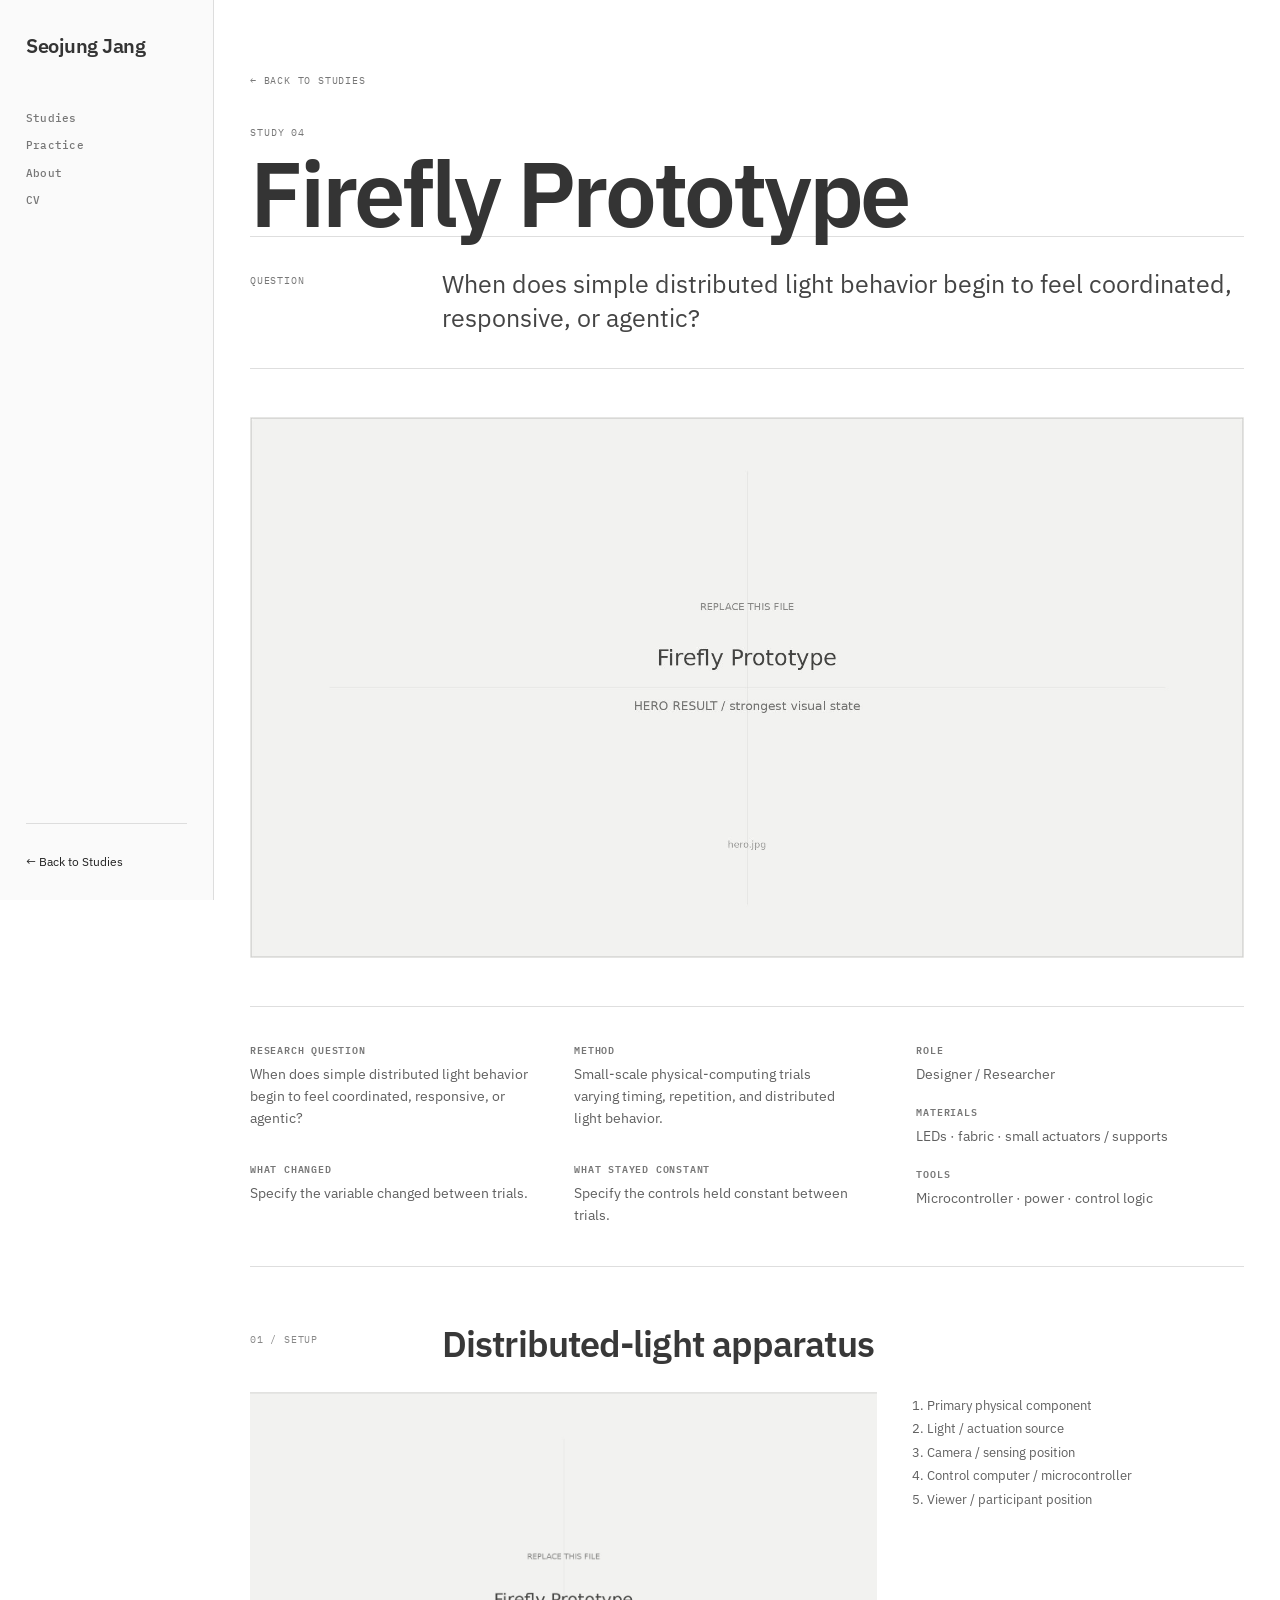
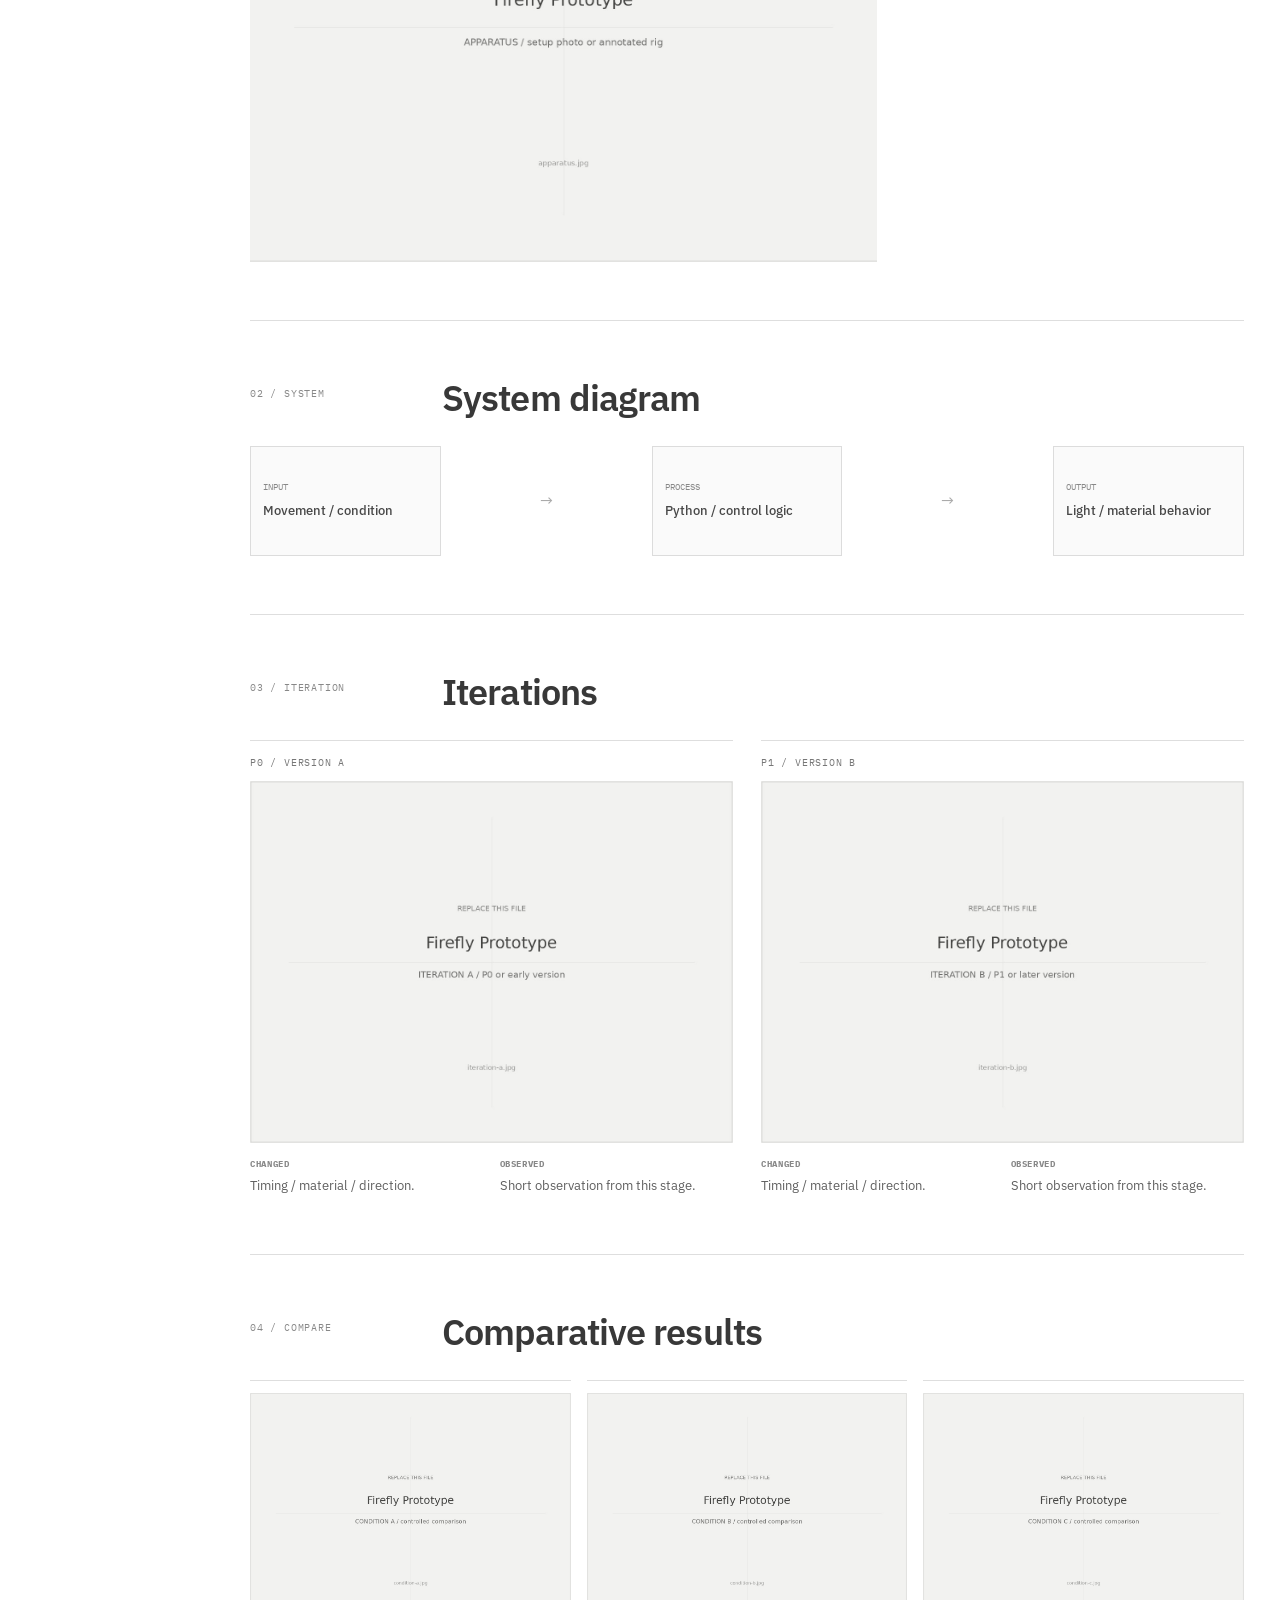
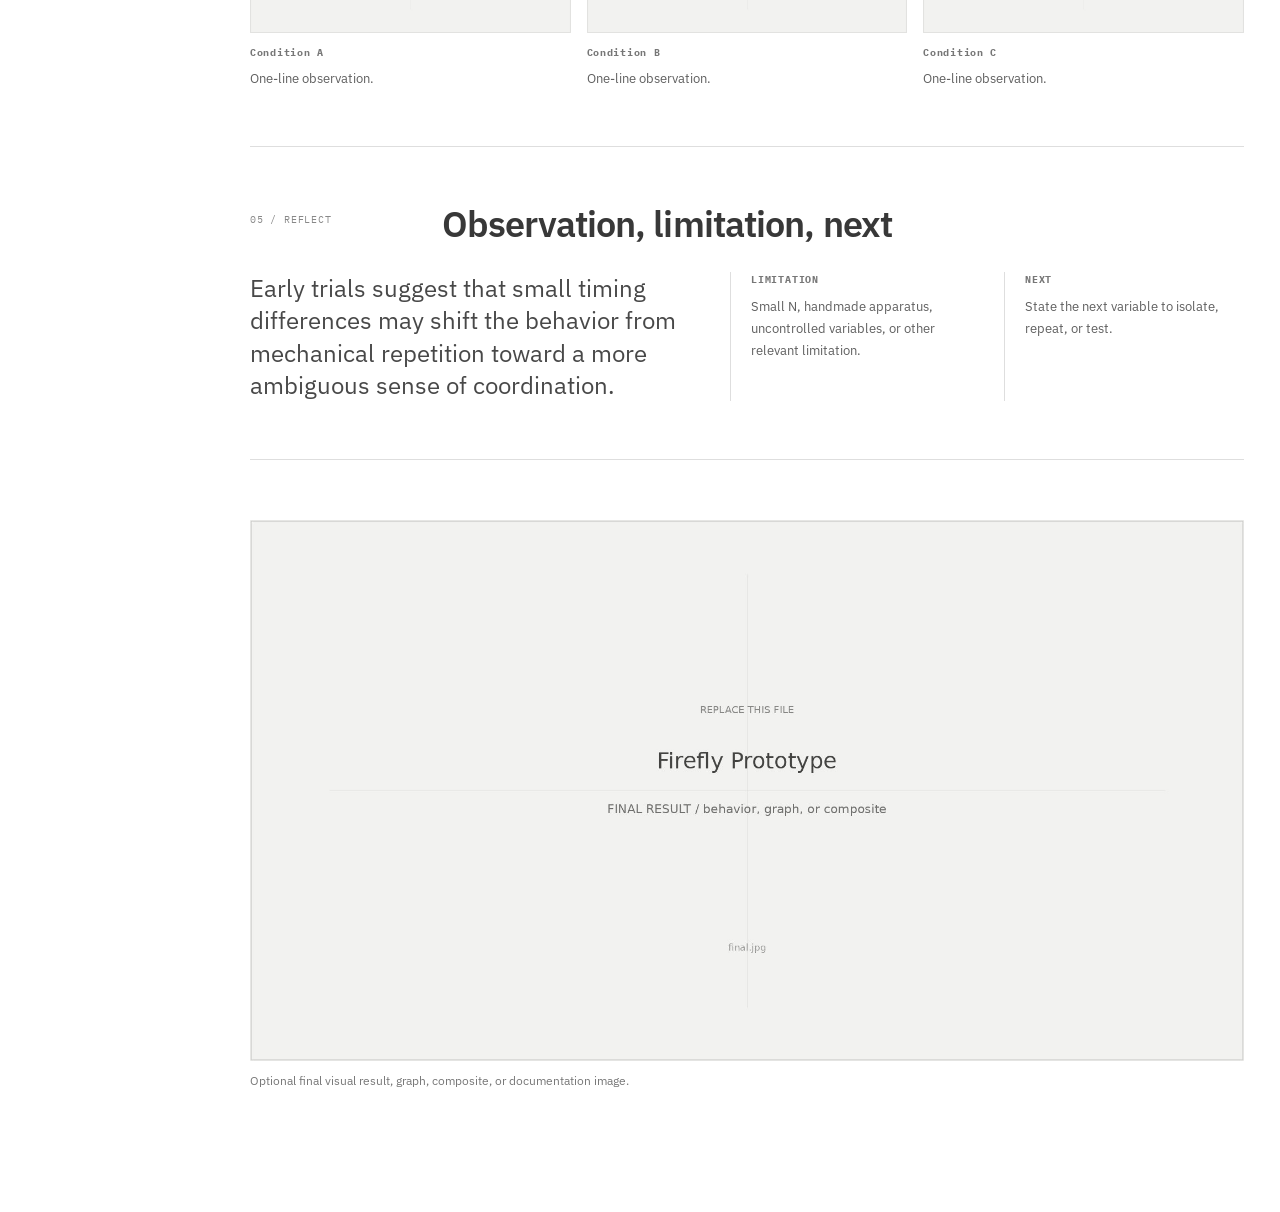
==== experiments/firefly.html @ 1b9c9105 "Add portfolio website" ====
<!doctype html>
<html lang="en">
<head>
<script defer src="https://cloud.umami.is/script.js" data-website-id="86ff5649-3eeb-48d3-a692-5103a8b1503a"></script>
<meta charset="utf-8">
<meta name="viewport" content="width=device-width,initial-scale=1">
<title>Firefly Prototype — Seojung Jang</title>
<link rel="preconnect" href="https://fonts.googleapis.com">
<link rel="preconnect" href="https://fonts.gstatic.com" crossorigin>
<link href="https://fonts.googleapis.com/css2?family=IBM+Plex+Mono:wght@400;500;600&family=IBM+Plex+Sans:wght@400;500;600&display=swap" rel="stylesheet">
<link rel="stylesheet" href="../style.css">
</head>
<body>

<aside class="rail"><div class="rail-inner"><a class="rail-name" href="../index.html#top">Seojung Jang</a><nav class="rail-nav" aria-label="Primary"><a href="../index.html#studies">Studies</a><a href="../index.html#practice">Practice</a><a href="../index.html#about">About</a><a href="../index.html#cv">CV</a></nav><div class="rail-footer"><a href="../index.html#studies">← Back to Studies</a></div></div></aside>

<div class="case-shell"><article class="case-page">

<a class="case-back" href="../index.html#studies">← Back to Studies</a>
<div class="case-kicker">Study 04</div>
<h1 class="case-title">Firefly Prototype</h1>

<div class="experiment-question-band">
  <div class="label">Question</div>
  <p>When does simple distributed light behavior begin to feel coordinated, responsive, or agentic?</p>
</div>

<img class="case-hero image-slot" src="../images/studies/05-firefly/hero.jpg" alt="">

<section class="case-meta">
  <div class="case-meta-main">
    <div class="case-unit"><h3>Research Question</h3><p>When does simple distributed light behavior begin to feel coordinated, responsive, or agentic?</p></div>
    <div class="case-unit"><h3>Method</h3><p>Small-scale physical-computing trials varying timing, repetition, and distributed light behavior.</p></div>
    <div class="case-unit"><h3>What changed</h3><p>Specify the variable changed between trials.</p></div>
    <div class="case-unit"><h3>What stayed constant</h3><p>Specify the controls held constant between trials.</p></div>
  </div>
  <aside class="case-meta-side">
    <div class="case-side-unit"><h3>Role</h3><p>Designer / Researcher</p></div>
    <div class="case-side-unit"><h3>Materials</h3><p>LEDs · fabric · small actuators / supports</p></div>
    <div class="case-side-unit"><h3>Tools</h3><p>Microcontroller · power · control logic</p></div>
  </aside>
</section>

<section class="experiment-section">
  <div class="experiment-heading">
    <div class="num">01 / Setup</div>
    <h2>Distributed-light apparatus</h2>
  </div>
  <div class="apparatus-grid">
    <img class="apparatus-image image-slot" src="../images/studies/05-firefly/apparatus.jpg" alt="">
    <div class="apparatus-list">
      <ol><li>Primary physical component</li><li>Light / actuation source</li><li>Camera / sensing position</li><li>Control computer / microcontroller</li><li>Viewer / participant position</li></ol>
    </div>
  </div>
</section>

<section class="experiment-section">
  <div class="experiment-heading">
    <div class="num">02 / System</div>
    <h2>System diagram</h2>
  </div>
  <div class="system-diagram">
    <div class="system-node"><div class="node-label">Input</div><strong>Movement / condition</strong></div>
    <div class="system-arrow">→</div>
    <div class="system-node"><div class="node-label">Process</div><strong>Python / control logic</strong></div>
    <div class="system-arrow">→</div>
    <div class="system-node"><div class="node-label">Output</div><strong>Light / material behavior</strong></div>
  </div>
</section>

<section class="experiment-section">
  <div class="experiment-heading">
    <div class="num">03 / Iteration</div>
    <h2>Iterations</h2>
  </div>
  <div class="iteration-grid">
    <article class="iteration-card">
      <div class="iteration-label">P0 / VERSION A</div>
      <img class="iteration-image image-slot" src="../images/studies/05-firefly/iteration-a.jpg" alt="">
      <div class="iteration-meta">
        <div><h3>Changed</h3><p>Timing / material / direction.</p></div>
        <div><h3>Observed</h3><p>Short observation from this stage.</p></div>
      </div>
    </article>
    <article class="iteration-card">
      <div class="iteration-label">P1 / VERSION B</div>
      <img class="iteration-image image-slot" src="../images/studies/05-firefly/iteration-b.jpg" alt="">
      <div class="iteration-meta">
        <div><h3>Changed</h3><p>Timing / material / direction.</p></div>
        <div><h3>Observed</h3><p>Short observation from this stage.</p></div>
      </div>
    </article>
  </div>
</section>

<section class="experiment-section">
  <div class="experiment-heading">
    <div class="num">04 / Compare</div>
    <h2>Comparative results</h2>
  </div>
  <div class="comparison-grid">
    <article class="comparison-item"><img class="comparison-image image-slot" src="../images/studies/05-firefly/condition-a.jpg" alt="Condition A"><h3>Condition A</h3><p>One-line observation.</p></article>
    <article class="comparison-item"><img class="comparison-image image-slot" src="../images/studies/05-firefly/condition-b.jpg" alt="Condition B"><h3>Condition B</h3><p>One-line observation.</p></article>
    <article class="comparison-item"><img class="comparison-image image-slot" src="../images/studies/05-firefly/condition-c.jpg" alt="Condition C"><h3>Condition C</h3><p>One-line observation.</p></article>
  </div>
</section>

<section class="experiment-section">
  <div class="experiment-heading">
    <div class="num">05 / Reflect</div>
    <h2>Observation, limitation, next</h2>
  </div>
  <div class="observation-grid">
    <div class="observation-main">Early trials suggest that small timing differences may shift the behavior from mechanical repetition toward a more ambiguous sense of coordination.</div>
    <aside class="observation-side"><h3>Limitation</h3><p>Small N, handmade apparatus, uncontrolled variables, or other relevant limitation.</p></aside>
    <aside class="observation-side"><h3>Next</h3><p>State the next variable to isolate, repeat, or test.</p></aside>
  </div>
</section>

<section class="case-final">
  <img class="case-final-image image-slot" src="../images/studies/05-firefly/final.jpg" alt="">
  <p class="case-caption">Optional final visual result, graph, composite, or documentation image.</p>
</section>

</article></div>
</body></html>
---- style.css ----
:root{
  --paper:#f7f5f1;
  --rail:#f1efeb;
  --ink:#24221f;
  --body:#68635d;
  --muted:#8a847d;
  --line:#d8d4ce;
  --soft:#ebe8e3;
  --accent:#5f5a55;
  --rail-width:214px;
}

*{box-sizing:border-box}
html{scroll-behavior:smooth}
body{
  margin:0;
  background:var(--paper);
  color:var(--body);
  font-family:"Inter",-apple-system,BlinkMacSystemFont,"Segoe UI",sans-serif;
  font-size:16px;
  line-height:1.6;
}
a{color:inherit;text-decoration:none}
img{max-width:100%;display:block}

.rail{
  position:fixed;
  inset:0 auto 0 0;
  width:var(--rail-width);
  background:var(--rail);
  border-right:1px solid var(--line);
  z-index:20;
}
.rail-inner{
  height:100%;
  padding:30px 26px 26px;
  display:flex;
  flex-direction:column;
}
.rail-name{
  color:var(--ink);
  font-family:"Space Grotesk",sans-serif;
  font-size:25px;
  font-weight:600;
  letter-spacing:-.01em;
  margin-bottom:48px;
}
.rail-nav{
  display:flex;
  flex-direction:column;
  gap:10px;
}
.rail-nav a{
  width:max-content;
  color:#7d7770;
  font-size:12.5px;
  font-weight:500;
  letter-spacing:.01em;
}
.rail-nav a:hover{color:var(--ink)}
.rail-footer{
  margin-top:auto;
  padding-top:24px;
  border-top:1px solid var(--line);
}
.rail-footer a{
  font-size:11.5px;
  color:var(--muted);
}

.site{
  margin-left:var(--rail-width);
  min-height:100vh;
}
.section{
  width:min(1180px, calc(100vw - var(--rail-width) - 72px));
  margin:0 auto;
  padding:92px 0 104px;
  border-bottom:1px solid var(--line);
}
.hero{
  min-height:88vh;
  display:flex;
  flex-direction:column;
  justify-content:center;
}
.eyebrow,.kicker{
  font-size:11px;
  line-height:1.3;
  font-weight:600;
  letter-spacing:.12em;
  text-transform:uppercase;
  color:var(--muted);
}
.hero h1,
.section h2,
.feature h3,
.technical-item h3,
.recognition-copy h3{
  font-family:"Space Grotesk",sans-serif;
  color:var(--ink);
  font-weight:600;
  letter-spacing:-.025em;
}
.hero h1{
  font-size:clamp(72px,9vw,132px);
  line-height:.9;
  margin:18px 0 28px;
}
.hero-deck{
  max-width:760px;
  font-size:23px;
  line-height:1.45;
  color:#4d4944;
  margin:0 0 34px;
}
.hero-meta{
  display:flex;
  gap:28px;
  font-size:12px;
  color:var(--muted);
}

.section-heading{
  display:grid;
  grid-template-columns:48px minmax(0,1fr) minmax(260px,380px);
  gap:18px;
  align-items:end;
  margin-bottom:46px;
}
.section-index{
  font-size:11px;
  color:var(--muted);
  padding-bottom:9px;
}
.section-heading h2{
  margin:0;
  font-size:56px;
  line-height:.95;
}
.section-heading p{
  margin:0;
  font-size:13.5px;
  line-height:1.6;
  color:var(--muted);
}

.feature-list{
  display:flex;
  flex-direction:column;
  gap:72px;
}
.feature{
  display:block;
}
.feature-image{
  width:100%;
  aspect-ratio:16/8.6;
}
.feature-caption{
  display:grid;
  grid-template-columns:minmax(0,1fr) minmax(260px,390px);
  gap:28px;
  padding:19px 0 0;
}
.feature h3{
  margin:4px 0 0;
  font-size:42px;
  line-height:1;
}
.feature-caption p{
  margin:1px 0 0;
  font-size:13px;
  line-height:1.55;
  color:var(--muted);
}
.feature:hover h3{font-style:italic}

.placeholder{
  background:var(--soft);
  border:1px solid var(--line);
  color:#9a948d;
  display:flex;
  align-items:center;
  justify-content:center;
  text-align:center;
  font-size:11px;
  font-weight:600;
  letter-spacing:.10em;
}

.technical-grid{
  display:grid;
  grid-template-columns:repeat(2,minmax(0,1fr));
  gap:48px 34px;
}
.technical-media{
  aspect-ratio:4/3;
  margin-bottom:14px;
}
.technical-item h3{
  font-size:30px;
  line-height:1;
  margin:0 0 4px;
}
.technical-item .role{
  font-size:11px;
  letter-spacing:.08em;
  text-transform:uppercase;
  color:var(--muted);
  margin:0 0 6px;
}
.technical-item p:last-child{
  font-size:12.5px;
  color:var(--muted);
  margin:0;
}

.recognition-list{
  display:flex;
  flex-direction:column;
  gap:38px;
}
.recognition-row{
  display:grid;
  grid-template-columns:1.05fr .95fr;
  gap:44px;
  align-items:center;
}
.recognition-row.reverse .recognition-media{order:2}
.recognition-row.reverse .recognition-copy{order:1}
.recognition-media{
  height:290px;
}
.recognition-copy h3{
  font-size:40px;
  line-height:1;
  margin:6px 0 12px;
}
.recognition-copy p{
  max-width:360px;
  font-size:13px;
  color:var(--muted);
  margin:0;
}

.sketch-grid{
  display:grid;
  grid-template-columns:repeat(12,1fr);
  grid-auto-rows:120px;
  gap:16px;
}
.sketch{grid-column:span 4;grid-row:span 2}
.sketch-wide{grid-column:span 8}
.sketch-tall{grid-row:span 3}

.cv-section{
  min-height:58vh;
}
.cv-copy{
  max-width:600px;
  font-size:18px;
}
.text-link{
  display:inline-block;
  margin-top:14px;
  padding-bottom:2px;
  border-bottom:1px solid var(--ink);
  color:var(--ink);
  font-size:13px;
}

/* DETAIL PAGES */
.detail-shell{
  margin-left:var(--rail-width);
}
.detail-page{
  width:min(1320px, calc(100vw - var(--rail-width) - 72px));
  margin:0 auto;
  padding:66px 0 100px;
}
.detail-head{
  display:grid;
  grid-template-columns:1fr minmax(280px,420px);
  gap:40px;
  align-items:end;
  margin-bottom:30px;
}
.detail-index{
  font-size:11px;
  font-weight:600;
  letter-spacing:.12em;
  text-transform:uppercase;
  color:var(--muted);
  margin-bottom:8px;
}
.detail-title{
  margin:0;
  color:var(--ink);
  font-family:"Space Grotesk",sans-serif;
  font-size:clamp(58px,7.6vw,108px);
  line-height:.9;
  font-weight:600;
  letter-spacing:-.035em;
}
.detail-deck{
  margin:0;
  font-size:15px;
  line-height:1.65;
  color:var(--muted);
}
.detail-hero{
  width:100%;
  aspect-ratio:16/8.8;
  margin:34px 0 46px;
}
.detail-info{
  display:grid;
  grid-template-columns:1.45fr .65fr;
  gap:64px;
  padding:34px 0 40px;
  border-top:1px solid var(--line);
  border-bottom:1px solid var(--line);
}
.info-block{
  display:grid;
  grid-template-columns:repeat(2,minmax(0,1fr));
  gap:28px 36px;
}
.info-unit h3,.meta-unit h3{
  margin:0 0 7px;
  color:var(--ink);
  font-size:11px;
  font-weight:600;
  letter-spacing:.1em;
  text-transform:uppercase;
}
.info-unit p,.meta-unit p{
  margin:0;
  font-size:13.5px;
  color:var(--body);
}
.meta-stack{
  display:flex;
  flex-direction:column;
  gap:18px;
}
.story-stack{
  margin-top:18px;
}
.story-row{
  display:grid;
  grid-template-columns:1.25fr .75fr;
  gap:54px;
  align-items:center;
  padding:56px 0;
  border-bottom:1px solid var(--line);
}
.story-row.reverse{
  grid-template-columns:.75fr 1.25fr;
}
.story-row.reverse .story-media{order:2}
.story-row.reverse .story-copy{order:1}
.story-media{
  aspect-ratio:4/3;
}
.story-copy .kicker{margin-bottom:10px}
.story-copy h2{
  margin:0 0 14px;
  color:var(--ink);
  font-family:"Space Grotesk",sans-serif;
  font-size:44px;
  line-height:1;
  font-weight:600;
  letter-spacing:-.02em;
}
.story-copy p{
  margin:0;
  font-size:14px;
  line-height:1.7;
  color:var(--muted);
}
.detail-final{
  padding-top:58px;
}
.detail-final-media{
  aspect-ratio:16/8.8;
}
.detail-caption{
  width:min(620px,100%);
  font-size:12px;
  color:var(--muted);
  margin-top:10px;
}

@media(max-width:980px){
  :root{--rail-width:0px}
  .rail{
    position:static;
    width:auto;
    border-right:0;
    border-bottom:1px solid var(--line);
  }
  .rail-inner{
    height:auto;
    padding:18px 20px;
  }
  .rail-name{margin:0 0 14px}
  .rail-nav{
    flex-direction:row;
    flex-wrap:wrap;
    gap:8px 16px;
  }
  .rail-footer{display:none}
  .site,.detail-shell{margin-left:0}
  .section,.detail-page{
    width:calc(100vw - 36px);
    padding-left:0;
    padding-right:0;
  }
  .section-heading{
    grid-template-columns:32px 1fr;
  }
  .section-heading p{
    grid-column:2;
  }
  .feature-caption{
    grid-template-columns:1fr;
  }
  .technical-grid{
    grid-template-columns:1fr;
  }
  .recognition-row,.recognition-row.reverse{
    grid-template-columns:1fr;
    gap:16px;
  }
  .recognition-row.reverse .recognition-media,
  .recognition-row.reverse .recognition-copy{
    order:initial;
  }
  .recognition-media{height:auto;aspect-ratio:16/9}
  .detail-head{
    grid-template-columns:1fr;
  }
  .detail-info{
    grid-template-columns:1fr;
  }
  .story-row,.story-row.reverse{
    grid-template-columns:1fr;
    gap:22px;
  }
  .story-row.reverse .story-media,
  .story-row.reverse .story-copy{order:initial}
}


/* ============================================================
   V11 RESEARCH EDITORIAL SYSTEM
   Warm paper + technical / research typography
   Space Grotesk = display
   Inter = body
   IBM Plex Mono = metadata / system labels
   ============================================================ */

:root{
  --paper:#f7f5f1;
  --rail:#f1efeb;
  --ink:#242424;
  --body:#625f5b;
  --muted:#89837c;
  --line:#d6d1cb;
  --soft:#ebe7e1;
  --accent:#55514d;
}

body{
  font-family:"Inter",-apple-system,BlinkMacSystemFont,"Segoe UI",sans-serif;
  color:var(--body);
  background:var(--paper);
}

.mono,
.meta-label,
.detail-index,
.kicker,
.eyebrow{
  font-family:"IBM Plex Mono",monospace !important;
  letter-spacing:.08em;
}

.rail-name,
.hero h1,
.section h2,
.feature h3,
.technical-item h3,
.recognition-copy h3,
.detail-title,
.story-copy h2{
  font-family:"Space Grotesk",sans-serif !important;
  letter-spacing:-.035em;
}

.rail-name{
  font-size:21px;
  font-weight:600;
  letter-spacing:-.02em;
}

.rail-nav a{
  font-family:"IBM Plex Mono",monospace;
  font-size:11px;
  letter-spacing:.02em;
}

.hero{
  min-height:88vh;
}

.hero-grid{
  display:grid;
  grid-template-columns:minmax(0,1.45fr) minmax(260px,.55fr);
  gap:64px;
  align-items:end;
}

.hero h1{
  font-size:clamp(72px,8.4vw,120px);
  line-height:.92;
  font-weight:500;
  margin:14px 0 10px;
  text-transform:none;
}

.hero-role{
  font-family:"IBM Plex Mono",monospace;
  font-size:13px;
  color:var(--muted);
  margin:0 0 36px;
}

.hero-question{
  max-width:820px;
  margin:0;
  color:var(--ink);
  font-size:clamp(28px,3.2vw,46px);
  line-height:1.16;
  font-family:"Space Grotesk",sans-serif;
  font-weight:400;
  letter-spacing:-.035em;
}

.hero-research{
  border-left:1px solid var(--line);
  padding-left:24px;
  display:flex;
  flex-direction:column;
  gap:28px;
}

.meta-block p{
  margin:4px 0 0;
  font-size:13px;
  color:var(--body);
}

.meta-label{
  display:block;
  font-size:10px;
  line-height:1.3;
  font-weight:600;
  color:var(--muted);
  text-transform:uppercase;
}

.section-heading{
  grid-template-columns:48px minmax(0,1fr) minmax(260px,380px);
}

.section-heading h2{
  font-size:52px;
  font-weight:500;
  letter-spacing:-.04em;
}

.section-index{
  font-family:"IBM Plex Mono",monospace;
  font-size:10px;
}

.feature-caption{
  grid-template-columns:minmax(0,.7fr) minmax(420px,1.3fr);
  gap:40px;
  align-items:start;
}

.feature h3{
  font-size:38px;
  font-weight:500;
}

.feature-meta{
  display:flex;
  flex-direction:column;
  gap:8px;
  padding-top:2px;
}

.feature-meta > div{
  display:grid;
  grid-template-columns:72px minmax(0,1fr);
  gap:14px;
  align-items:start;
  font-size:12.5px;
  line-height:1.45;
  color:var(--muted);
}

.feature-meta .meta-label{
  margin-top:1px;
}

.technical-item .role,
.recognition-copy .kicker,
.story-copy .kicker{
  font-family:"IBM Plex Mono",monospace !important;
  letter-spacing:.06em;
}

.placeholder{
  background:#ece8e2;
  border:1px solid var(--line);
}

.detail-head{
  grid-template-columns:1.15fr minmax(340px,.85fr);
}

.detail-title{
  font-size:clamp(58px,6.8vw,98px);
  font-weight:500;
}

.detail-deck{
  font-size:14px;
}

.detail-info{
  grid-template-columns:1.5fr .6fr;
}

.info-unit h3,
.meta-unit h3{
  font-family:"IBM Plex Mono",monospace;
  letter-spacing:.07em;
}

.story-copy h2{
  font-weight:500;
  letter-spacing:-.035em;
}

@media(max-width:980px){
  .hero-grid{
    grid-template-columns:1fr;
    gap:36px;
  }

  .hero-research{
    border-left:0;
    border-top:1px solid var(--line);
    padding-left:0;
    padding-top:22px;
    display:grid;
    grid-template-columns:repeat(2,minmax(0,1fr));
  }

  .feature-caption{
    grid-template-columns:1fr;
  }

  .feature-meta > div{
    grid-template-columns:68px 1fr;
  }
}


/* ============================================================
   V12 — SAGE / LAB EDITORIAL
   More legible, less "cute", slightly more research-lab.
   IBM Plex Sans + IBM Plex Mono.
   ============================================================ */

:root{
  --paper:#f5f4ef;
  --rail:#e8ebe5;
  --ink:#232724;
  --body:#5f645f;
  --muted:#7f857f;
  --line:#cfd4cd;
  --soft:#e9ece6;
  --accent:#667066;
}

body{
  background:var(--paper) !important;
  color:var(--body) !important;
  font-family:"IBM Plex Sans",-apple-system,BlinkMacSystemFont,"Segoe UI",sans-serif !important;
}

.rail{
  background:var(--rail) !important;
  border-right:1px solid var(--line) !important;
}

.rail-name,
.hero h1,
.section h2,
.feature h3,
.technical-item h3,
.recognition-copy h3,
.detail-title,
.story-copy h2,
.hero-question{
  font-family:"IBM Plex Sans",sans-serif !important;
  color:var(--ink) !important;
  letter-spacing:-.025em !important;
}

.rail-name{
  font-size:20px !important;
  font-weight:600 !important;
}

.hero h1{
  font-weight:600 !important;
  font-size:clamp(68px,7.6vw,108px) !important;
  line-height:.95 !important;
}

.hero-question{
  font-weight:500 !important;
  max-width:780px !important;
  font-size:clamp(26px,2.8vw,40px) !important;
  line-height:1.18 !important;
}

.section-heading h2{
  font-size:48px !important;
  font-weight:600 !important;
}

.feature h3{
  font-size:34px !important;
  font-weight:600 !important;
}

.detail-title{
  font-weight:600 !important;
}

.story-copy h2{
  font-weight:600 !important;
}

.mono,
.meta-label,
.detail-index,
.kicker,
.eyebrow,
.rail-nav a,
.technical-item .role,
.recognition-copy .kicker,
.story-copy .kicker,
.info-unit h3,
.meta-unit h3{
  font-family:"IBM Plex Mono",monospace !important;
}

.rail-nav a{
  font-size:10.8px !important;
  color:#70766f !important;
}

.rail-nav a:hover{
  color:var(--ink) !important;
}

a{
  color:var(--accent) !important;
}

a:hover{
  color:var(--ink) !important;
}

.placeholder{
  background:var(--soft) !important;
  border-color:var(--line) !important;
  color:#939a92 !important;
}

/* --- project metadata: clearly pushed right --- */

.feature-caption{
  display:grid !important;
  grid-template-columns:minmax(240px,.62fr) minmax(520px,1.38fr) !important;
  gap:76px !important;
  padding-top:20px !important;
  align-items:start !important;
}

.feature-meta{
  margin-left:auto !important;
  width:min(100%,620px) !important;
  padding-left:34px !important;
  border-left:1px solid var(--line) !important;
  gap:10px !important;
}

.feature-meta > div{
  display:grid !important;
  grid-template-columns:86px minmax(0,1fr) !important;
  gap:18px !important;
  font-size:13.5px !important;
  line-height:1.5 !important;
  color:#656b65 !important;
}

.feature-meta .meta-label{
  font-size:10px !important;
  font-weight:600 !important;
  color:#7e857e !important;
}

.feature-caption .kicker{
  color:#818781 !important;
}

/* clearer body / meta hierarchy */
.section-heading p,
.feature-meta,
.technical-item p:last-child,
.recognition-copy p,
.detail-deck,
.story-copy p{
  color:#6b716b !important;
}

.meta-block p,
.info-unit p,
.meta-unit p{
  color:#5f645f !important;
}

/* slightly more technical grid feel */
.section,
.detail-info,
.story-row,
.feature,
.recognition-row{
  border-color:var(--line) !important;
}

@media(max-width:980px){
  .feature-caption{
    grid-template-columns:1fr !important;
    gap:18px !important;
  }

  .feature-meta{
    margin-left:0 !important;
    width:100% !important;
    padding-left:0 !important;
    padding-top:16px !important;
    border-left:0 !important;
    border-top:1px solid var(--line) !important;
  }
}


/* ============================================================
   V12.1 — NEUTRAL PAPER + TINY SAGE ACCENT
   The overall page is neutral so artwork colors stay unaffected.
   Sage is used only for subtle technical accents.
   ============================================================ */

:root{
  --paper-neutral:#f7f6f3;
  --rail-neutral:#ecece8;
  --ink-neutral:#242424;
  --body-neutral:#66635f;
  --muted-neutral:#88837d;
  --line-neutral:#d8d6d1;
  --soft-neutral:#eeece8;

  --sage-accent:#6f786f;
  --sage-accent-soft:#9aa29a;
}

body{
  background:var(--paper-neutral) !important;
  color:var(--body-neutral) !important;
}

.rail{
  background:var(--rail-neutral) !important;
  border-right-color:var(--line-neutral) !important;
}

.rail-name,
.hero h1,
.section h2,
.feature h3,
.technical-item h3,
.recognition-copy h3,
.detail-title,
.story-copy h2,
.hero-question{
  color:var(--ink-neutral) !important;
}

.rail-nav a{
  color:#76726d !important;
}

.rail-nav a:hover{
  color:var(--ink-neutral) !important;
}

a{
  color:var(--ink-neutral) !important;
}

a:hover{
  color:var(--sage-accent) !important;
}

.placeholder{
  background:var(--soft-neutral) !important;
  border-color:var(--line-neutral) !important;
  color:#97928c !important;
}

/* Sage only as a micro-accent */
.meta-label,
.eyebrow,
.kicker,
.detail-index,
.feature-caption .kicker,
.recognition-copy .kicker,
.story-copy .kicker,
.info-kicker,
.small-meta{
  color:var(--sage-accent) !important;
}

.feature-meta{
  border-left-color:var(--sage-accent-soft) !important;
}

.feature-meta .meta-label{
  color:var(--sage-accent) !important;
}

.section,
.detail-info,
.story-row,
.feature,
.recognition-row,
#projects .card,
#experiments .card{
  border-color:var(--line-neutral) !important;
}

.hero-research{
  border-left-color:var(--line-neutral) !important;
}

.meta-block p,
.info-unit p,
.meta-unit p,
.section-heading p,
.feature-meta > div,
.technical-item p:last-child,
.recognition-copy p,
.detail-deck,
.story-copy p{
  color:var(--body-neutral) !important;
}

/* Make current / technical labels slightly more restrained */
.meta-label,
.kicker,
.eyebrow,
.detail-index{
  font-weight:500 !important;
}

/* Current navigation can use a tiny sage cue without tinting the whole rail */
.rail-nav a.current,
.rail-nav a[aria-current="page"]{
  color:var(--sage-accent) !important;
}


/* ============================================================
   V12.2 — WHITE / MAXIMUM NEUTRAL
   Pure white canvas, neutral grayscale UI, no color accent.
   Designed to let lighting / theatre images carry all color.
   ============================================================ */

:root{
  --white:#ffffff;
  --rail-white:#fafafa;
  --ink:#202020;
  --body:#5f5f5f;
  --muted:#858585;
  --line:#dddddd;
  --soft:#f2f2f2;
  --soft-2:#f7f7f7;
}

body{
  background:var(--white) !important;
  color:var(--body) !important;
}

.rail{
  background:var(--rail-white) !important;
  border-right:1px solid var(--line) !important;
}

.rail-name,
.hero h1,
.section h2,
.feature h3,
.technical-item h3,
.recognition-copy h3,
.detail-title,
.story-copy h2,
.hero-question{
  color:var(--ink) !important;
}

.rail-nav a{
  color:#777 !important;
}

.rail-nav a:hover,
.rail-nav a.current,
.rail-nav a[aria-current="page"]{
  color:var(--ink) !important;
}

a{
  color:var(--ink) !important;
}

a:hover{
  color:#555 !important;
}

.placeholder{
  background:var(--soft) !important;
  border-color:var(--line) !important;
  color:#969696 !important;
}

.meta-label,
.eyebrow,
.kicker,
.detail-index,
.feature-caption .kicker,
.recognition-copy .kicker,
.story-copy .kicker,
.info-kicker,
.small-meta{
  color:#777 !important;
}

.feature-meta{
  border-left-color:var(--line) !important;
}

.feature-meta .meta-label{
  color:#777 !important;
}

.section,
.detail-info,
.story-row,
.feature,
.recognition-row,
#projects .card,
#experiments .card{
  border-color:var(--line) !important;
}

.hero-research{
  border-left-color:var(--line) !important;
}

.meta-block p,
.info-unit p,
.meta-unit p,
.section-heading p,
.feature-meta > div,
.technical-item p:last-child,
.recognition-copy p,
.detail-deck,
.story-copy p{
  color:var(--body) !important;
}

/* Slightly crisper research-document feel */
.section-index,
.meta-label,
.kicker,
.eyebrow,
.detail-index{
  color:#6d6d6d !important;
}

.hero-role{
  color:#777 !important;
}

.text-link{
  border-bottom-color:var(--ink) !important;
}

/* reduce decorative tinting everywhere */
::selection{
  background:#e9e9e9;
  color:#111;
}


/* ============================================================
   V12.4 — SAME WEIGHT, SOFTER HEADING COLOR
   Keep original heading weights; only soften the color slightly.
   ============================================================ */

:root{
  --heading-soft:#343434;
  --heading-soft-2:#383838;
}

/* Keep existing font weights from V12.2 */
.hero h1,
.feature h3,
.technical-item h3,
.recognition-copy h3,
.detail-title,
.story-copy h2,
.hero-question,
.rail-name{
  color:var(--heading-soft) !important;
}

.section h2{
  color:var(--heading-soft-2) !important;
}

/* Do not alter font-weight here */


/* ============================================================
   V12.5 — HOVER REFINEMENT
   Remove italic hover; use subtle neutral color rollover instead.
   ============================================================ */

.feature:hover h3{
  font-style:normal !important;
  color:#6a6a6a !important;
}

.feature h3{
  transition:color .18s ease;
}

/* Keep links subtle and neutral on hover */
.feature:hover .feature-meta,
.feature:hover .kicker{
  color:inherit !important;
}


/* ============================================================
   V13 — MIT / CRITICAL MATTER DETAIL PAGE SYSTEM
   Main homepage remains unchanged.
   Projects and Experiments now use distinct research-story layouts.
   ============================================================ */

/* Shared detail shell */
.case-shell{
  margin-left:var(--rail-width);
}

.case-page{
  width:min(1320px, calc(100vw - var(--rail-width) - 72px));
  margin:0 auto;
  padding:66px 0 110px;
}

.case-back{
  display:inline-block;
  margin-bottom:36px;
  font-family:"IBM Plex Mono",monospace;
  font-size:10px;
  letter-spacing:.08em;
  text-transform:uppercase;
  color:#777 !important;
}

.case-kicker{
  font-family:"IBM Plex Mono",monospace;
  font-size:10px;
  letter-spacing:.09em;
  text-transform:uppercase;
  color:#777;
  margin-bottom:10px;
}

.case-title{
  margin:0;
  color:#343434;
  font-family:"IBM Plex Sans",sans-serif;
  font-size:clamp(58px,7.2vw,104px);
  line-height:.92;
  font-weight:600;
  letter-spacing:-.035em;
}

.case-question{
  max-width:860px;
  margin:28px 0 0;
  color:#4e4e4e;
  font-family:"IBM Plex Sans",sans-serif;
  font-size:clamp(24px,2.7vw,39px);
  line-height:1.2;
  font-weight:400;
  letter-spacing:-.02em;
}

.case-hero{
  width:100%;
  aspect-ratio:16/8.7;
  margin:44px 0 48px;
}

.case-meta{
  display:grid;
  grid-template-columns:minmax(0,1.3fr) minmax(280px,.7fr);
  gap:58px;
  padding:34px 0 40px;
  border-top:1px solid #dedede;
  border-bottom:1px solid #dedede;
}

.case-meta-main{
  display:grid;
  grid-template-columns:repeat(2,minmax(0,1fr));
  gap:30px 40px;
}

.case-meta-side{
  display:flex;
  flex-direction:column;
  gap:18px;
}

.case-unit h3,
.case-side-unit h3{
  margin:0 0 6px;
  font-family:"IBM Plex Mono",monospace;
  font-size:10px;
  font-weight:600;
  letter-spacing:.08em;
  text-transform:uppercase;
  color:#777;
}

.case-unit p,
.case-side-unit p{
  margin:0;
  font-size:13.5px;
  line-height:1.65;
  color:#606060;
}

/* PROJECT PAGES ------------------------------------------------ */

.project-block{
  padding:62px 0;
  border-bottom:1px solid #dedede;
}

.project-block-head{
  display:grid;
  grid-template-columns:220px minmax(0,1fr);
  gap:44px;
  margin-bottom:28px;
}

.project-block-number{
  font-family:"IBM Plex Mono",monospace;
  font-size:10px;
  letter-spacing:.08em;
  text-transform:uppercase;
  color:#888;
  padding-top:7px;
}

.project-block-copy h2{
  margin:0 0 12px;
  font-family:"IBM Plex Sans",sans-serif;
  font-size:36px;
  line-height:1.08;
  font-weight:600;
  letter-spacing:-.025em;
  color:#383838;
}

.project-block-copy p{
  margin:0;
  max-width:760px;
  font-size:14px;
  line-height:1.75;
  color:#606060;
}

.project-visual-split{
  display:grid;
  grid-template-columns:minmax(0,1.35fr) minmax(300px,.65fr);
  gap:28px;
  align-items:start;
}

.project-visual{
  aspect-ratio:4/3;
}

.annotation-box{
  border-top:1px solid #dedede;
  padding-top:14px;
}

.annotation-box h3{
  margin:0 0 10px;
  font-family:"IBM Plex Mono",monospace;
  font-size:10px;
  letter-spacing:.08em;
  text-transform:uppercase;
  color:#777;
}

.annotation-box ol{
  margin:0;
  padding-left:18px;
  color:#606060;
  font-size:13px;
  line-height:1.75;
}

.sequence-strip{
  display:grid;
  grid-template-columns:repeat(3,minmax(0,1fr));
  gap:12px;
}

.sequence-frame{
  aspect-ratio:4/3;
}

.sequence-label{
  margin-top:8px;
  font-family:"IBM Plex Mono",monospace;
  font-size:10px;
  color:#777;
}

.reflection-grid{
  display:grid;
  grid-template-columns:minmax(0,1fr) minmax(300px,.65fr);
  gap:52px;
}

.reflection-quote{
  font-family:"IBM Plex Sans",sans-serif;
  font-size:26px;
  line-height:1.3;
  color:#454545;
  letter-spacing:-.02em;
}

.reflection-next{
  border-left:1px solid #dedede;
  padding-left:24px;
}

.reflection-next h3{
  margin:0 0 8px;
  font-family:"IBM Plex Mono",monospace;
  font-size:10px;
  letter-spacing:.08em;
  text-transform:uppercase;
  color:#777;
}

.reflection-next p{
  margin:0;
  font-size:13.5px;
  line-height:1.7;
  color:#606060;
}

/* EXPERIMENT PAGES --------------------------------------------- */

.experiment-question-band{
  display:grid;
  grid-template-columns:150px minmax(0,1fr);
  gap:42px;
  padding:30px 0 34px;
  border-top:1px solid #dedede;
  border-bottom:1px solid #dedede;
  margin-bottom:48px;
}

.experiment-question-band .label{
  font-family:"IBM Plex Mono",monospace;
  font-size:10px;
  letter-spacing:.08em;
  color:#777;
  text-transform:uppercase;
  padding-top:6px;
}

.experiment-question-band p{
  margin:0;
  font-size:25px;
  line-height:1.35;
  color:#444;
}

.experiment-section{
  padding:58px 0;
  border-bottom:1px solid #dedede;
}

.experiment-heading{
  display:grid;
  grid-template-columns:150px minmax(0,1fr);
  gap:42px;
  margin-bottom:28px;
}

.experiment-heading .num{
  font-family:"IBM Plex Mono",monospace;
  font-size:10px;
  color:#888;
  letter-spacing:.08em;
  text-transform:uppercase;
  padding-top:7px;
}

.experiment-heading h2{
  margin:0;
  font-family:"IBM Plex Sans",sans-serif;
  font-size:36px;
  line-height:1.08;
  font-weight:600;
  color:#383838;
  letter-spacing:-.025em;
}

.apparatus-grid{
  display:grid;
  grid-template-columns:minmax(0,1.3fr) minmax(300px,.7fr);
  gap:30px;
  align-items:start;
}

.apparatus-image{
  aspect-ratio:4/3;
}

.apparatus-list{
  padding-top:2px;
}

.apparatus-list ol{
  margin:0;
  padding-left:20px;
  font-size:13px;
  line-height:1.8;
  color:#606060;
}

.system-diagram{
  display:grid;
  grid-template-columns:repeat(5,minmax(0,1fr));
  align-items:center;
  gap:10px;
}

.system-node{
  min-height:110px;
  border:1px solid #dcdcdc;
  background:#fafafa;
  padding:16px 12px;
  display:flex;
  flex-direction:column;
  justify-content:center;
}

.system-node .node-label{
  font-family:"IBM Plex Mono",monospace;
  font-size:9px;
  text-transform:uppercase;
  color:#888;
  margin-bottom:7px;
}

.system-node strong{
  font-size:13px;
  color:#484848;
  font-weight:500;
}

.system-arrow{
  text-align:center;
  color:#aaa;
  font-size:16px;
}

.iteration-grid{
  display:grid;
  grid-template-columns:repeat(2,minmax(0,1fr));
  gap:28px;
}

.iteration-card{
  border-top:1px solid #dedede;
  padding-top:14px;
}

.iteration-card .iteration-label{
  font-family:"IBM Plex Mono",monospace;
  font-size:10px;
  color:#777;
  letter-spacing:.08em;
  margin-bottom:10px;
}

.iteration-image{
  aspect-ratio:4/3;
  margin-bottom:14px;
}

.iteration-meta{
  display:grid;
  grid-template-columns:1fr 1fr;
  gap:16px;
}

.iteration-meta h3{
  margin:0 0 5px;
  font-family:"IBM Plex Mono",monospace;
  font-size:9px;
  letter-spacing:.07em;
  text-transform:uppercase;
  color:#888;
}

.iteration-meta p{
  margin:0;
  font-size:12.5px;
  line-height:1.55;
  color:#606060;
}

.comparison-grid{
  display:grid;
  grid-template-columns:repeat(3,minmax(0,1fr));
  gap:16px;
}

.comparison-item{
  border-top:1px solid #dedede;
  padding-top:12px;
}

.comparison-image{
  aspect-ratio:4/3;
  margin-bottom:12px;
}

.comparison-item h3{
  margin:0 0 7px;
  font-family:"IBM Plex Mono",monospace;
  font-size:10px;
  color:#777;
  letter-spacing:.07em;
}

.comparison-item p{
  margin:0;
  font-size:12.5px;
  line-height:1.6;
  color:#606060;
}

.observation-grid{
  display:grid;
  grid-template-columns:minmax(0,1.2fr) repeat(2,minmax(240px,.4fr));
  gap:34px;
}

.observation-main{
  font-size:24px;
  line-height:1.35;
  color:#484848;
}

.observation-side{
  border-left:1px solid #dedede;
  padding-left:20px;
}

.observation-side h3{
  margin:0 0 8px;
  font-family:"IBM Plex Mono",monospace;
  font-size:10px;
  letter-spacing:.08em;
  text-transform:uppercase;
  color:#777;
}

.observation-side p{
  margin:0;
  font-size:13px;
  line-height:1.7;
  color:#606060;
}

.case-final{
  padding-top:60px;
}

.case-final-image{
  aspect-ratio:16/8.7;
}

.case-caption{
  max-width:700px;
  margin-top:10px;
  font-size:12px;
  color:#777;
}

/* responsive */
@media(max-width:980px){
  .case-shell{margin-left:0}
  .case-page{width:calc(100vw - 36px);padding:44px 0 80px}
  .case-meta,
  .project-visual-split,
  .reflection-grid,
  .apparatus-grid,
  .observation-grid{
    grid-template-columns:1fr;
  }
  .project-block-head,
  .experiment-heading,
  .experiment-question-band{
    grid-template-columns:1fr;
    gap:10px;
  }
  .sequence-strip,
  .comparison-grid{
    grid-template-columns:1fr;
  }
  .iteration-grid{
    grid-template-columns:1fr;
  }
  .system-diagram{
    grid-template-columns:1fr;
  }
  .system-arrow{
    transform:rotate(90deg);
  }
  .reflection-next,
  .observation-side{
    border-left:0;
    border-top:1px solid #dedede;
    padding-left:0;
    padding-top:16px;
  }
}

/* V14 Studies / Practice */
.process-block{margin-top:96px;padding-top:82px;border-top:1px solid #dedede}.compact-heading{margin-bottom:34px}.about-secondary{min-height:auto}.about-grid{display:grid;grid-template-columns:minmax(0,1.25fr) minmax(300px,.75fr);gap:72px;padding-bottom:52px;border-bottom:1px solid #dedede}.about-lead{max-width:760px;margin:0 0 34px;font-size:18px;line-height:1.7;color:#505050}.about-side{display:flex;flex-direction:column;gap:32px;padding-left:26px;border-left:1px solid #dedede}.about-subsection{margin-bottom:26px}.about-subsection:last-child{margin-bottom:0}.about-subsection p{margin:6px 0 0;font-size:13px;line-height:1.6;color:#606060}.mini-recognition{margin-top:54px}.mini-recognition .recognition-media{height:250px}@media(max-width:980px){.about-grid{grid-template-columns:1fr;gap:34px}.about-side{border-left:0;border-top:1px solid #dedede;padding-left:0;padding-top:24px}}


/* ============================================================
   V15 — IMAGE-READY SLOTS + FULL RECOGNITION INSIDE ABOUT
   Replace JPG files in /images while keeping filenames unchanged.
   ============================================================ */

.image-slot{
  display:block;
  width:100%;
  object-fit:cover;
  background:#f2f2f0;
}

.feature-image,
.case-hero,
.case-final-image{
  object-fit:cover;
}

.project-visual,
.sequence-frame,
.apparatus-image,
.iteration-image,
.comparison-image,
.technical-media,
.recognition-media,
.sketch{
  object-fit:cover;
}

.about-recognition{
  margin-top:94px;
  padding-top:82px;
  border-top:1px solid #dedede;
}

/* Preserve the large alternating Recognition layout even though
   Recognition now lives under the About top-level menu. */
.about-recognition .recognition-list{
  gap:54px;
}

.about-recognition .recognition-row{
  grid-template-columns:1.05fr .95fr;
  gap:44px;
  align-items:center;
}

.about-recognition .recognition-media{
  height:290px;
}

.about-recognition .recognition-copy h3{
  font-size:40px;
  line-height:1;
  margin:6px 0 12px;
}

.about-recognition .recognition-copy p{
  max-width:390px;
}

.recognition-heading{
  margin-bottom:44px;
}

@media(max-width:980px){
  .about-recognition{
    margin-top:66px;
    padding-top:58px;
  }

  .about-recognition .recognition-row,
  .about-recognition .recognition-row.reverse{
    grid-template-columns:1fr;
  }

  .about-recognition .recognition-row.reverse .recognition-media,
  .about-recognition .recognition-row.reverse .recognition-copy{
    order:initial;
  }

  .about-recognition .recognition-media{
    height:auto;
    aspect-ratio:16/9;
  }
}


/* ============================================================
   V16 — HOME AS ABOUT / RECOGNITION TAB / SKETCHES SPACING FIX
   ============================================================ */

/* Home/hero now acts as the About area via the name link. */
#top{
  scroll-margin-top:0;
}

/* Studies should end clearly after the Sketches block. */
#studies{
  padding-bottom:120px !important;
}

/* Sketches is visually a deliberate sub-section, not a bridge into Practice. */
.sketchbook-block{
  margin-top:120px !important;
  padding-top:86px !important;
  border-top:1px solid #dedede !important;
}

.sketchbook-block .compact-heading{
  margin-bottom:42px !important;
}

.sketchbook-block .sketch-grid{
  margin-bottom:0;
}

/* Give Practice a fresh start and prevent it from visually merging with Sketches. */
#practice{
  padding-top:118px !important;
  padding-bottom:116px !important;
  border-top:0;
}

#practice .section-heading{
  margin-bottom:54px;
}

#practice .technical-grid{
  row-gap:64px;
}

/* Recognition is now a full top-level section. Keep the large alternating layout. */
.recognition-section{
  padding-top:118px !important;
  padding-bottom:118px !important;
}

.recognition-section .section-heading{
  margin-bottom:56px;
}

.recognition-section .recognition-list{
  gap:64px;
}

.recognition-section .recognition-row{
  grid-template-columns:1.05fr .95fr;
  gap:48px;
  align-items:center;
}

.recognition-section .recognition-media{
  height:290px;
}

.recognition-section .recognition-copy h3{
  font-size:40px;
  line-height:1;
  margin:6px 0 12px;
}

.recognition-section .recognition-copy p{
  max-width:390px;
}

.press-strip{
  margin-top:84px;
  padding-top:30px;
  border-top:1px solid #dedede;
  display:grid;
  grid-template-columns:180px minmax(0,1fr);
  gap:34px;
  align-items:start;
}

.press-label{
  font-size:10px;
  letter-spacing:.08em;
  color:#777;
}

.press-links{
  display:flex;
  flex-wrap:wrap;
  gap:14px 28px;
  font-size:13px;
  color:#606060;
}

/* Old About wrappers are no longer used on the homepage. */
.about-secondary,
.about-recognition{
  display:none;
}

/* Mobile */
@media(max-width:980px){
  #studies{
    padding-bottom:76px !important;
  }

  .sketchbook-block{
    margin-top:78px !important;
    padding-top:58px !important;
  }

  #practice,
  .recognition-section{
    padding-top:78px !important;
    padding-bottom:82px !important;
  }

  .recognition-section .recognition-row,
  .recognition-section .recognition-row.reverse{
    grid-template-columns:1fr;
  }

  .recognition-section .recognition-row.reverse .recognition-media,
  .recognition-section .recognition-row.reverse .recognition-copy{
    order:initial;
  }

  .recognition-section .recognition-media{
    height:auto;
    aspect-ratio:16/9;
  }

  .press-strip{
    grid-template-columns:1fr;
    gap:12px;
    margin-top:56px;
  }
}


/* ============================================================
   V16.1 — SKETCH GRID OVERFLOW FIX
   Keep every sketch image inside its assigned CSS-grid cell.
   ============================================================ */

.sketchbook-block .sketch-grid{
  overflow:hidden;
  align-items:stretch;
}

.sketchbook-block .sketch-grid .sketch{
  width:100% !important;
  height:100% !important;
  min-width:0;
  min-height:0;
  object-fit:cover !important;
  overflow:hidden;
}

/* Give the next section a little guaranteed breathing room as well. */
.sketchbook-block{
  margin-bottom:36px;
}


/* V16.3 — Press removed from homepage */
.press-strip{
  display:none !important;
}


/* V16.4 — real user hero photo */
.hero-grid-portrait{display:grid;grid-template-columns:minmax(0,1.08fr) minmax(280px,.58fr);gap:72px;align-items:end}
.hero-copy{min-width:0}
.hero-portrait{margin:0;align-self:end;justify-self:end;width:min(100%,360px)}
.hero-portrait img{display:block;width:100%;aspect-ratio:4/5;object-fit:cover;object-position:center center}
.hero-meta-inline{display:grid;grid-template-columns:repeat(3,minmax(0,1fr));gap:28px;margin-top:46px;padding-top:22px;border-top:1px solid #dedede}
.hero-meta-inline .meta-block p{margin:4px 0 0;font-size:12.5px;line-height:1.55}
@media(max-width:980px){.hero-grid-portrait{grid-template-columns:1fr;gap:38px}.hero-portrait{justify-self:start;width:min(72vw,360px)}.hero-meta-inline{grid-template-columns:1fr;gap:18px}}


/* V16.5 — show more of hero photo, adjust size */
.hero-grid-portrait{grid-template-columns:minmax(0,1.12fr) minmax(250px,.52fr) !important;gap:64px !important;align-items:end !important}
.hero-portrait{width:min(100%,330px) !important;align-self:end !important;justify-self:end !important}
.hero-portrait img{width:100% !important;height:auto !important;aspect-ratio:auto !important;object-fit:contain !important;object-position:center top !important;border:1px solid #e2e2df}
@media(max-width:980px){.hero-portrait{width:min(78vw,330px) !important}}


/* V16.6 — preserve the lower-resolution Tobin Prize panel image without hard cropping */
.recognition-media-contain{
  object-fit:contain !important;
  background:#111;
}


/* V16.7 — improvised-light hero + USITT image */
.hero-grid-portrait{grid-template-columns:minmax(0,1.12fr) minmax(250px,.54fr) !important;gap:64px !important;align-items:end !important}
.hero-portrait{width:min(100%,300px) !important;align-self:end !important;justify-self:end !important}
.hero-portrait img{width:100% !important;height:auto !important;aspect-ratio:auto !important;object-fit:contain !important;object-position:center top !important;border:1px solid #e2e2df;background:#fff}
.hero-caption{margin-top:10px;color:#666;font-size:11.5px;line-height:1.5}
.hero-caption .mono{font-size:10px;letter-spacing:.08em;color:#777}
@media(max-width:980px){.hero-portrait{width:min(78vw,300px) !important}.hero-caption{max-width:320px}}


/* V16.8 tweaks */
.hero-portrait{width:min(100%,320px) !important}
.hero-portrait img{background:#fafafa !important}
@media(max-width:980px){.hero-portrait{width:min(80vw,320px) !important}}
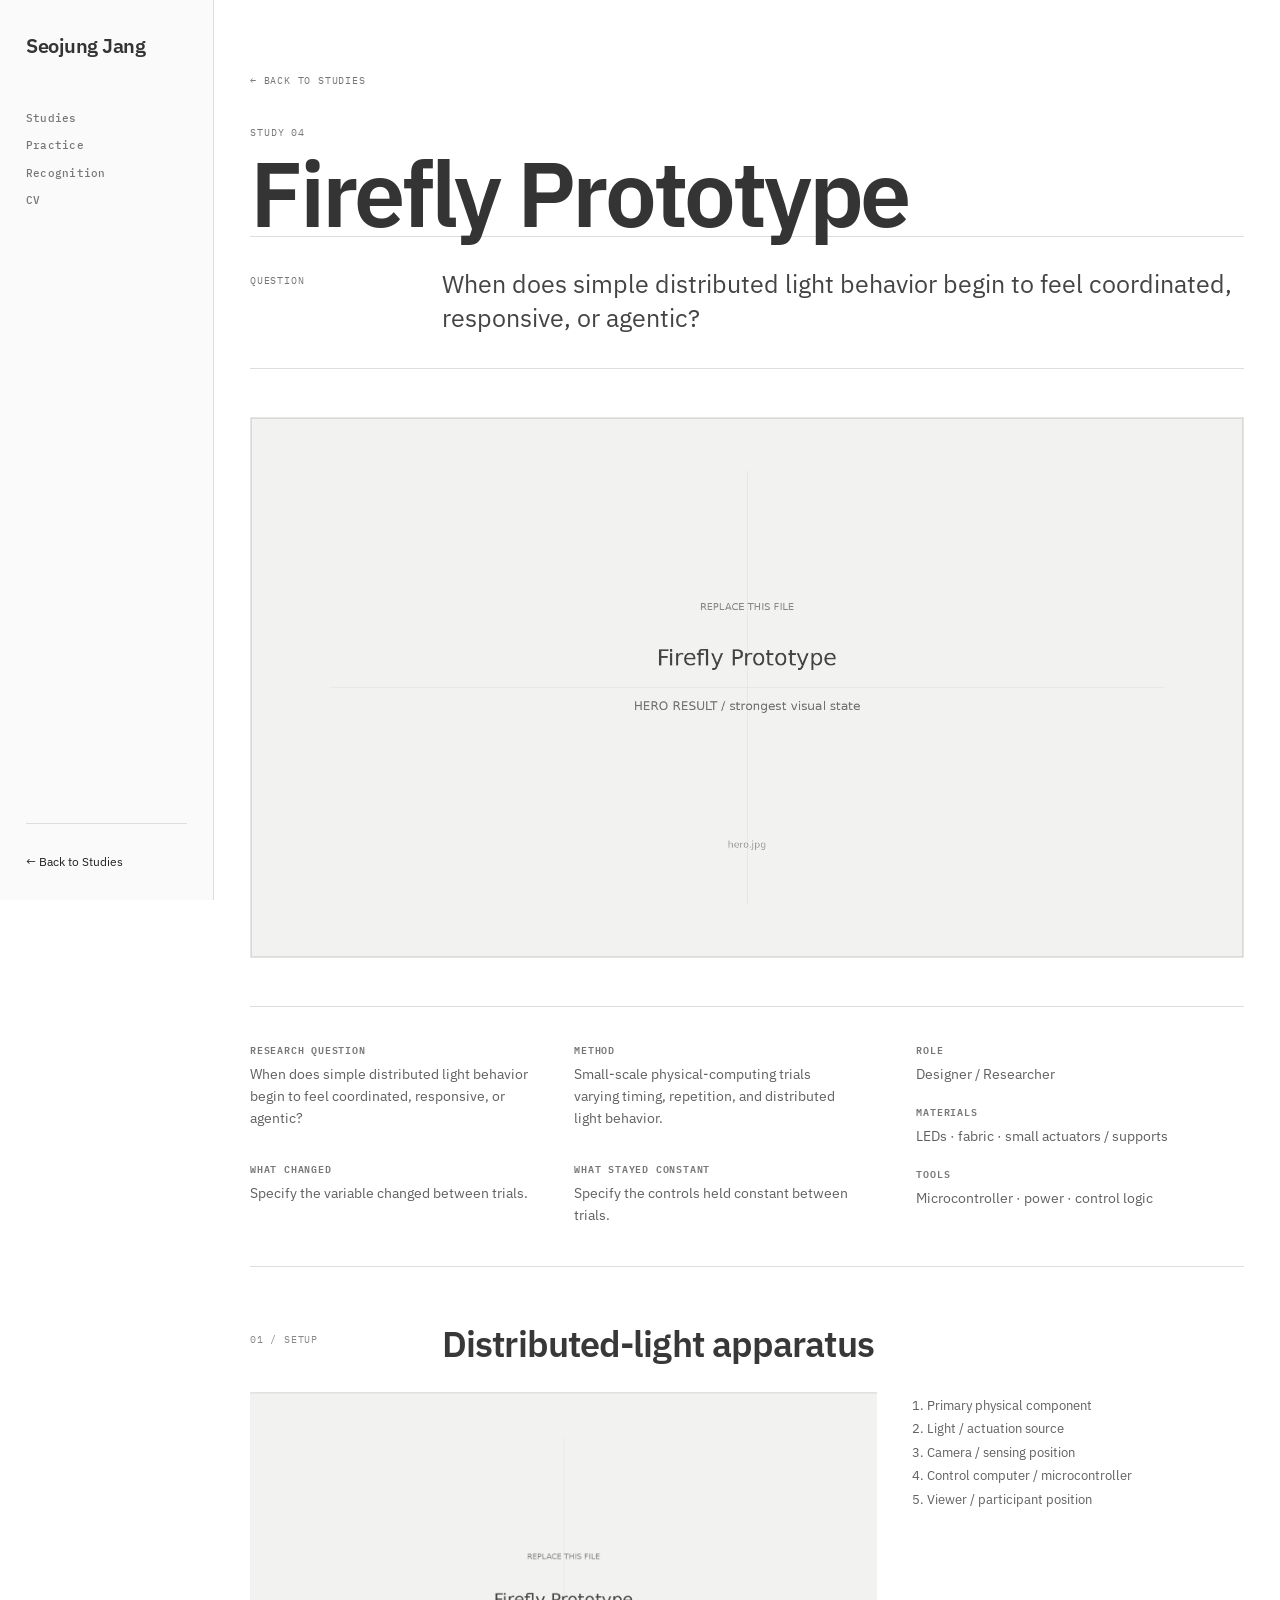
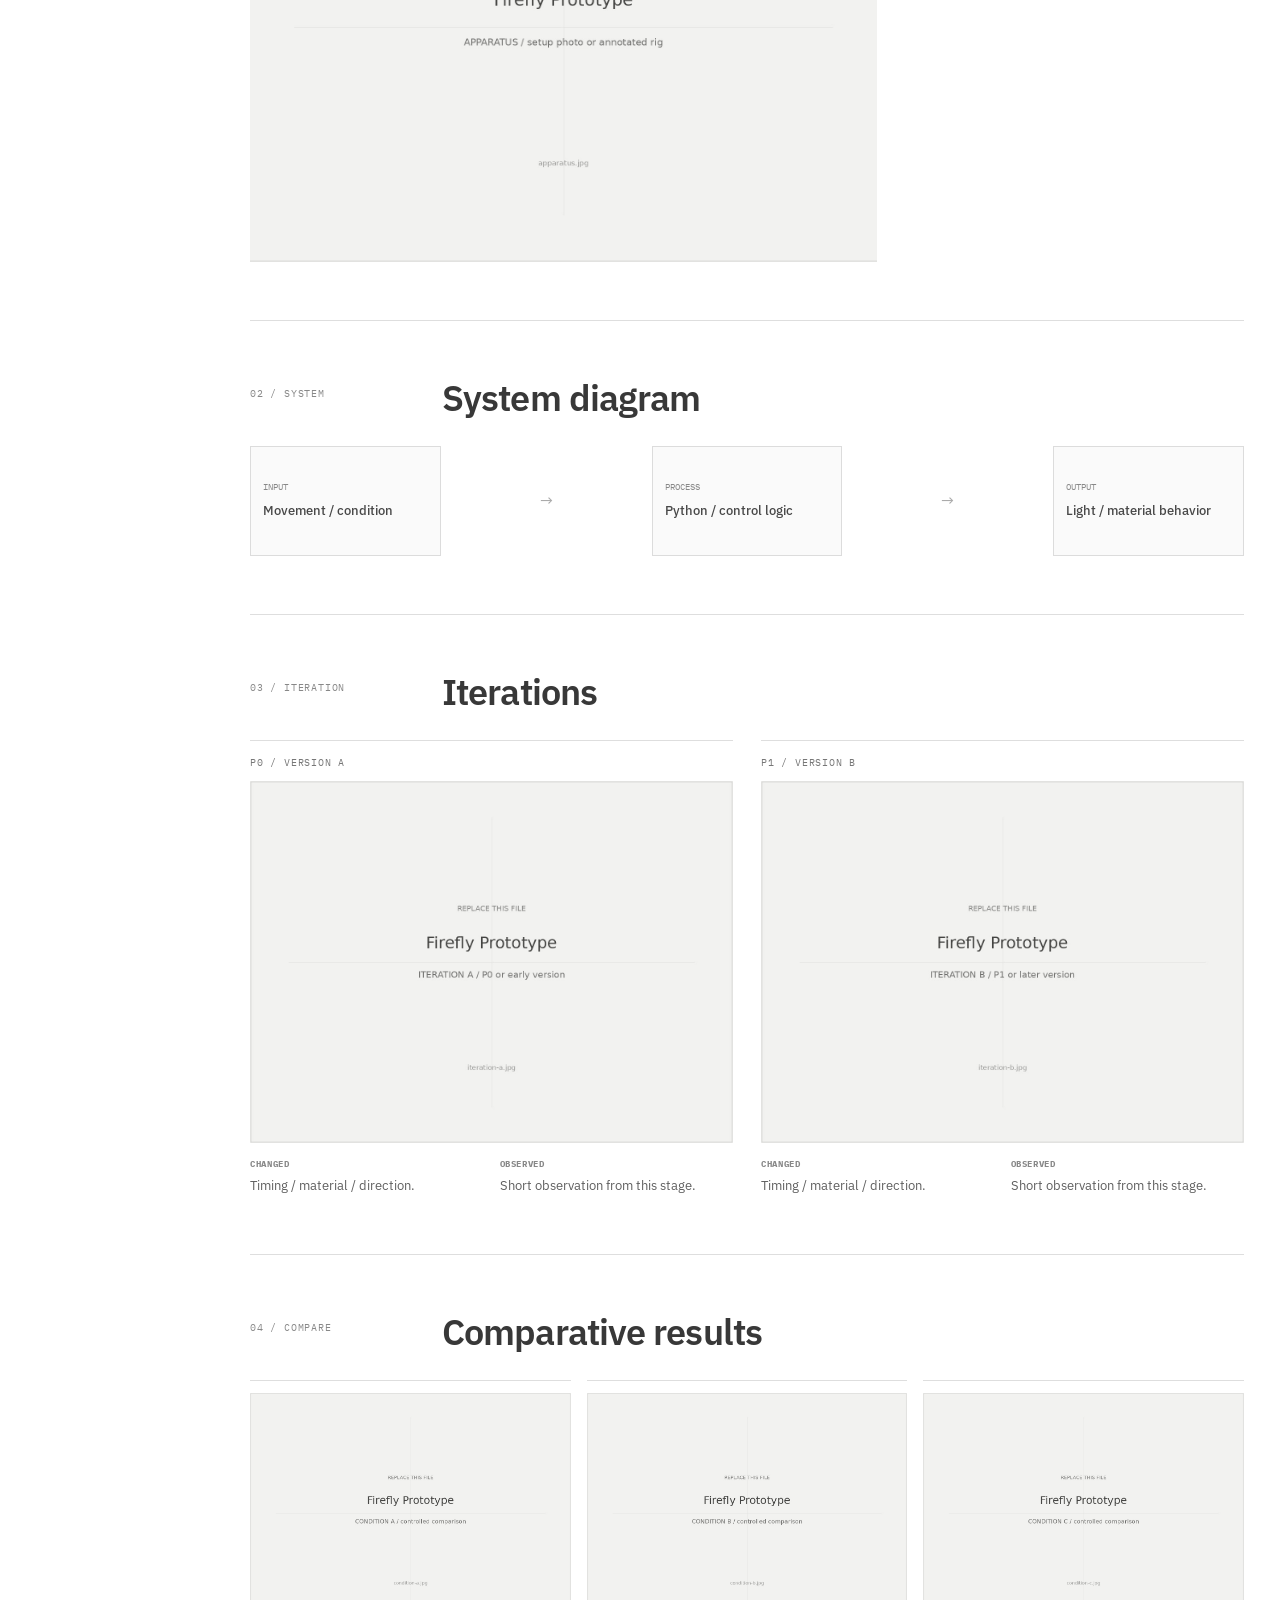
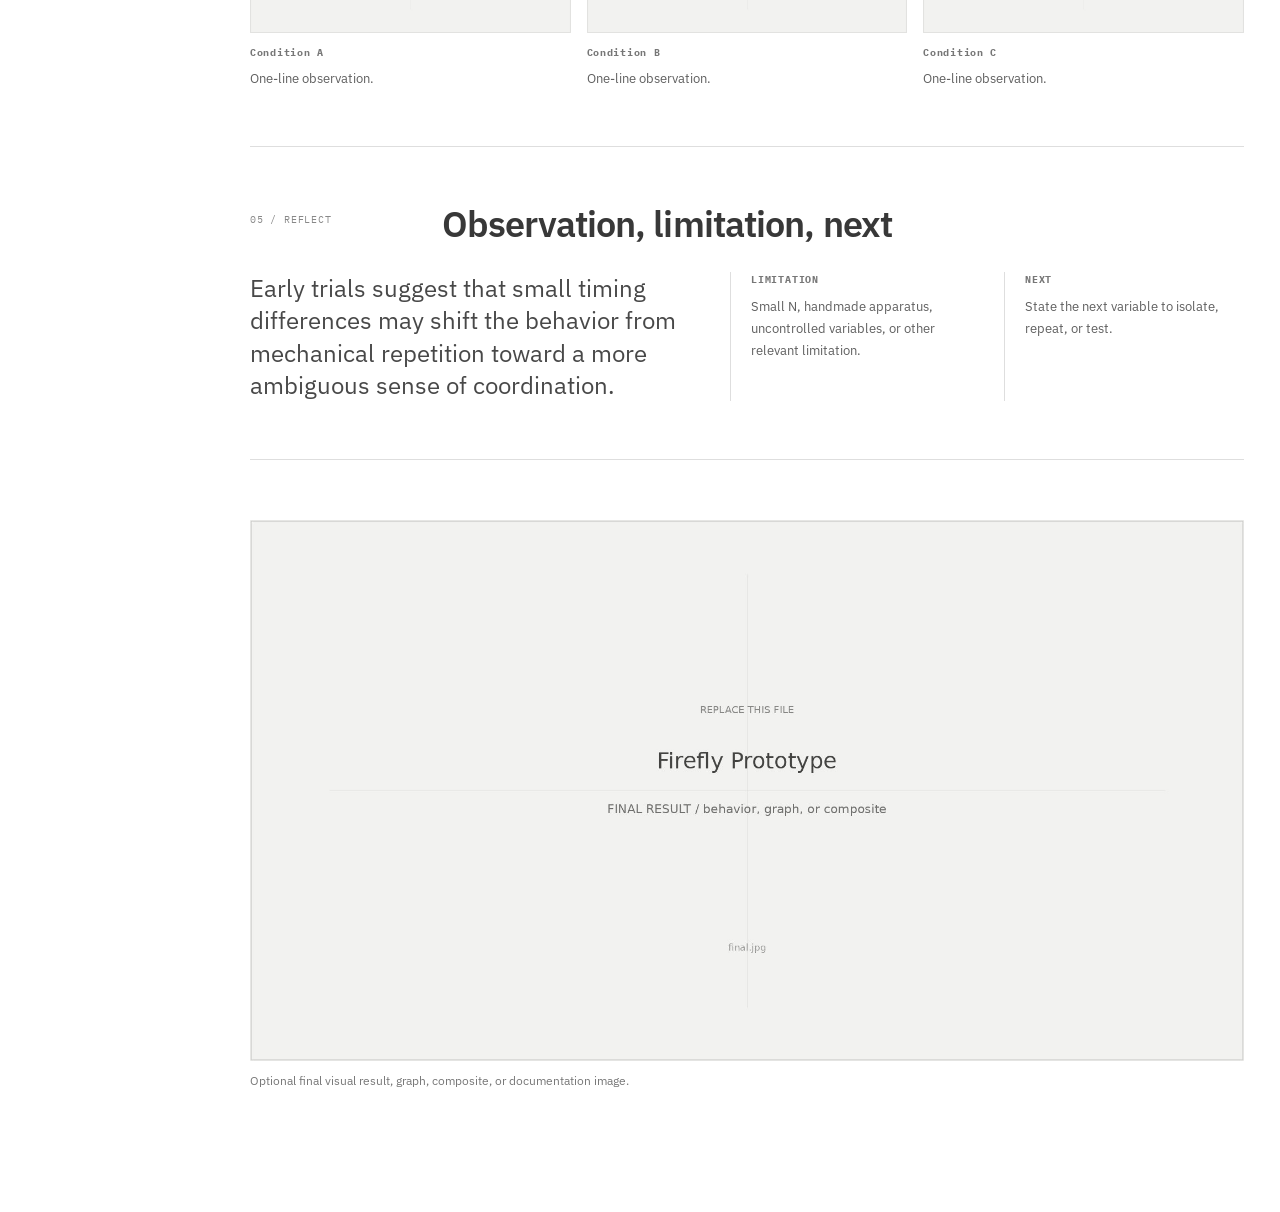
==== commit 3b5eb079: "Add portfolio website" ====
--- a/experiments/firefly.html
+++ b/experiments/firefly.html
@@ -12,7 +12,7 @@
 </head>
 <body>
 
-<aside class="rail"><div class="rail-inner"><a class="rail-name" href="../index.html#top">Seojung Jang</a><nav class="rail-nav" aria-label="Primary"><a href="../index.html#studies">Studies</a><a href="../index.html#practice">Practice</a><a href="../index.html#about">About</a><a href="../index.html#cv">CV</a></nav><div class="rail-footer"><a href="../index.html#studies">← Back to Studies</a></div></div></aside>
+<aside class="rail"><div class="rail-inner"><a class="rail-name" href="../index.html#top">Seojung Jang</a><nav class="rail-nav" aria-label="Primary"><a href="../index.html#studies">Studies</a><a href="../index.html#practice">Practice</a><a href="../index.html#recognition">Recognition</a><a href="../index.html#cv">CV</a></nav><div class="rail-footer"><a href="../index.html#studies">← Back to Studies</a></div></div></aside>
 
 <div class="case-shell"><article class="case-page">
 
--- a/style.css
+++ b/style.css
@@ -2007,3 +2007,330 @@
 .hero-portrait{width:min(100%,320px) !important}
 .hero-portrait img{background:#fafafa !important}
 @media(max-width:980px){.hero-portrait{width:min(80vw,320px) !important}}
+
+
+/* ALONE — ARCHIVAL MATERIAL ------------------------------------ */
+.archive-material{
+  padding:46px 0 72px;
+  border-bottom:1px solid #dedede;
+}
+.archive-material-head{
+  display:grid;
+  grid-template-columns:220px minmax(0,1fr);
+  gap:44px;
+  margin-bottom:34px;
+}
+.archive-material-head h2{
+  margin:0 0 8px;
+  font-family:"IBM Plex Sans",sans-serif;
+  font-size:22px;
+  line-height:1.15;
+  font-weight:500;
+  letter-spacing:-.015em;
+  color:#444;
+}
+.archive-material-head p{
+  margin:0;
+  max-width:720px;
+  font-size:12.5px;
+  line-height:1.65;
+  color:#777;
+}
+.archive-stack{
+  margin-left:264px;
+  display:grid;
+  grid-template-columns:minmax(0,1fr) minmax(0,1fr);
+  gap:26px;
+  align-items:start;
+}
+.archive-item{
+  margin:0;
+  min-width:0;
+}
+.archive-item img{
+  display:block;
+  width:100%;
+  height:clamp(300px,27vw,390px);
+  object-fit:contain;
+  object-position:center;
+  background:#f3f3f1;
+  border:1px solid #e2e2df;
+}
+.archive-item-operation{
+  width:auto;
+}
+.archive-item-operation img{
+  background:#090909;
+  filter:contrast(1.10) brightness(.95);
+}
+.archive-item figcaption{
+  display:flex;
+  justify-content:space-between;
+  gap:18px;
+  margin-top:10px;
+  font-family:"IBM Plex Mono",monospace;
+  font-size:10px;
+  line-height:1.4;
+  letter-spacing:.04em;
+  text-transform:uppercase;
+  color:#606060;
+}
+.archive-item figcaption small{
+  font-size:9px;
+  letter-spacing:.02em;
+  text-transform:none;
+  color:#909090;
+  text-align:right;
+}
+@media(max-width:980px){
+  .archive-material-head{grid-template-columns:1fr;gap:10px}
+  .archive-stack{margin-left:0;grid-template-columns:1fr;gap:32px}
+  .archive-item img{height:auto;max-height:none}
+}
+
+
+/* ALONE — FULL PERFORMANCE DOCUMENTATION ---------------------- */
+.performance-documentation{
+  padding:72px 0;
+  border-bottom:1px solid #dedede;
+}
+.performance-documentation-head{
+  display:grid;
+  grid-template-columns:220px minmax(0,1fr);
+  gap:44px;
+  margin-bottom:32px;
+}
+.performance-documentation-head h2{
+  margin:0 0 8px;
+  font-family:"IBM Plex Sans",sans-serif;
+  font-size:22px;
+  line-height:1.15;
+  font-weight:500;
+  letter-spacing:-.015em;
+  color:#444;
+}
+.performance-documentation-head p{
+  margin:0;
+  max-width:720px;
+  font-size:12.5px;
+  line-height:1.65;
+  color:#777;
+}
+.performance-video{
+  display:block;
+  width:calc(100% - 264px);
+  margin-left:264px;
+  aspect-ratio:16/9;
+  background:#0a0a0a;
+  border:1px solid #dedede;
+}
+.performance-video-meta{
+  width:calc(100% - 264px);
+  margin:10px 0 0 264px;
+  display:flex;
+  justify-content:space-between;
+  gap:20px;
+  font-family:"IBM Plex Mono",monospace;
+  font-size:10px;
+  line-height:1.4;
+  letter-spacing:.04em;
+  text-transform:uppercase;
+  color:#666;
+}
+@media(max-width:980px){
+  .performance-documentation-head{grid-template-columns:1fr;gap:10px}
+  .performance-video,.performance-video-meta{width:100%;margin-left:0}
+}
+
+
+/* V18 — Visual studies after Practice, larger costume work */
+.visual-studies-section{padding-top:104px}
+.visual-studies-grid{
+  display:grid;
+  grid-template-columns:repeat(12,minmax(0,1fr));
+  gap:34px 28px;
+  align-items:start;
+}
+.visual-study{margin:0;min-width:0}
+.visual-study img{display:block;width:100%;background:#f5f2ed}
+.visual-study figcaption{display:flex;justify-content:space-between;gap:20px;align-items:baseline;margin-top:10px;padding-top:8px;border-top:1px solid #dedede}
+.visual-study figcaption span{font-size:12px;letter-spacing:.05em;text-transform:uppercase}
+.visual-study figcaption small{font-size:11px;color:var(--muted);text-align:right}
+
+/* First row: process + observation, no unused columns */
+.visual-study-process{grid-column:span 7}
+.visual-study-process img{aspect-ratio:1.85/1;object-fit:cover}
+.visual-study-observation{grid-column:span 5}
+.visual-study-observation img{aspect-ratio:1.52/1;object-fit:cover}
+
+/* Second row: make the finished costume rendering the visual anchor */
+.visual-study-costume{grid-column:span 6}
+.visual-study-costume img{display:block;width:min(100%,620px);height:auto;object-fit:contain;background:#fff;margin:0 auto}
+.visual-study-side-stack{grid-column:span 6;display:grid;grid-template-columns:1fr;gap:34px;align-content:start}
+.visual-study-hanbok img{aspect-ratio:4/5;object-fit:cover;object-position:center center;background:#faf9f7}
+.visual-study-color img{aspect-ratio:1/1;object-fit:cover}
+
+@media(max-width:980px){
+  .visual-studies-section{padding-top:76px}
+  .visual-study-process,.visual-study-observation,.visual-study-costume,.visual-study-side-stack{grid-column:1/-1}
+  .visual-study-process img,.visual-study-observation img{aspect-ratio:16/10}
+  .visual-study-costume img{width:min(100%,760px);margin:0 auto}
+  .visual-study-side-stack{grid-template-columns:1fr 1fr;gap:22px}
+}
+@media(max-width:640px){
+  .visual-study-side-stack{grid-template-columns:1fr}
+}
+
+/* V19 — compact Visual Studies */
+.visual-studies-section{padding-top:88px}
+.visual-studies-compact{display:grid;grid-template-columns:minmax(0,1.7fr) minmax(280px,.8fr);gap:28px;align-items:start}
+.visual-study-observation-main img{width:100%;aspect-ratio:5/3;object-fit:cover;background:#f6f3ee}
+.visual-study-compact-stack{display:grid;grid-template-columns:1fr;gap:24px}
+.visual-study-process-compact img{width:100%;aspect-ratio:1.95/1;object-fit:cover}
+.visual-study-color-compact img{width:100%;aspect-ratio:1.55/1;object-fit:cover;object-position:center 45%}
+@media(max-width:980px){.visual-studies-compact{grid-template-columns:1fr}.visual-study-compact-stack{grid-template-columns:1fr 1fr}.visual-study-observation-main img{aspect-ratio:16/10}}
+@media(max-width:640px){.visual-study-compact-stack{grid-template-columns:1fr}}
+
+
+/* Visual Studies v6: compact, balanced, full-artwork presentation */
+.visual-studies-section{padding-top:82px}
+.visual-studies-balanced{
+  display:grid;
+  grid-template-columns:1.05fr 1.12fr .83fr;
+  gap:24px;
+  align-items:start;
+}
+.visual-studies-balanced .visual-study{min-width:0}
+.visual-media{
+  width:100%;
+  height:300px;
+  display:flex;
+  align-items:center;
+  justify-content:center;
+  overflow:hidden;
+  background:#f6f4f0;
+}
+.visual-media img{display:block;max-width:100%;max-height:100%;width:auto;height:auto}
+.visual-media-observation img{width:100%;height:100%;object-fit:cover}
+.visual-media-material{background:#fff}
+.visual-media-material img{width:100%;height:100%;object-fit:contain}
+.visual-media-color{background:#fff}
+.visual-media-color img{width:100%;height:100%;object-fit:contain}
+.visual-form-heading{
+  margin-top:34px;
+  padding-top:14px;
+  border-top:1px solid #dedede;
+  font-size:11px;
+  letter-spacing:.08em;
+  text-transform:uppercase;
+  color:var(--muted);
+}
+.visual-form-row{
+  display:grid;
+  grid-template-columns:1fr 1fr;
+  gap:24px;
+  margin-top:14px;
+}
+.visual-form-media{
+  height:235px;
+  background:#faf9f7;
+  display:flex;
+  align-items:center;
+  justify-content:center;
+  overflow:hidden;
+}
+.visual-form-media img{display:block;max-width:100%;max-height:100%;width:auto;height:auto;object-fit:contain}
+@media(max-width:980px){
+  .visual-studies-balanced{grid-template-columns:1fr 1fr}
+  .visual-study-observation-balanced{grid-column:1/-1}
+  .visual-media{height:300px}
+  .visual-media-observation{height:360px}
+}
+@media(max-width:640px){
+  .visual-studies-balanced,.visual-form-row{grid-template-columns:1fr}
+  .visual-study-observation-balanced{grid-column:auto}
+  .visual-media,.visual-media-observation{height:auto;min-height:0}
+  .visual-media img{width:100%;height:auto;max-height:none;object-fit:contain}
+  .visual-form-media{height:280px}
+}
+
+
+/* V20 — quieter Visual Studies + text-only Recognition */
+.visual-studies-section{padding-top:78px !important;padding-bottom:84px !important}
+.visual-studies-heading{margin-bottom:30px !important}
+.visual-studies-strip{display:grid;grid-template-columns:1fr 1.12fr .88fr;gap:22px;align-items:start}
+.visual-strip-card{min-width:0;margin:0}
+.visual-strip-media{height:235px;background:#faf9f6;display:flex;align-items:center;justify-content:center;overflow:hidden}
+.visual-strip-media img{display:block;max-width:100%;max-height:100%;width:auto;height:auto}
+.visual-strip-observation img{width:100%;height:100%;object-fit:contain;padding:6px;box-sizing:border-box}
+.visual-strip-material{background:#fff}.visual-strip-material img{width:100%;height:100%;object-fit:contain}
+.visual-strip-color{background:#fff}.visual-strip-color img{width:100%;height:100%;object-fit:contain}
+.visual-strip-card figcaption,.visual-form-mini figcaption{margin-top:10px;display:flex;flex-direction:column;gap:3px}
+.visual-strip-card figcaption span,.visual-form-mini figcaption span{font-size:13px;color:var(--ink)}
+.visual-strip-card figcaption small,.visual-form-mini figcaption small{font-size:10px;line-height:1.35;color:var(--muted)}
+.visual-form-compact{margin-top:28px;padding-top:14px;border-top:1px solid #dedede;display:grid;grid-template-columns:minmax(130px,.62fr) 1fr 1fr;gap:20px;align-items:start}
+.visual-form-compact-label{font-size:10px;letter-spacing:.09em;text-transform:uppercase;color:var(--muted);padding-top:4px}
+.visual-form-mini{margin:0;display:grid;grid-template-columns:108px 1fr;gap:12px;align-items:center;min-width:0}
+.visual-form-mini-media{height:126px;background:#faf9f7;display:flex;align-items:center;justify-content:center;overflow:hidden}
+.visual-form-mini-media img{display:block;max-width:100%;max-height:100%;width:auto;height:auto;object-fit:contain}
+.visual-form-mini figcaption{margin-top:0}
+
+.recognition-text-only{padding-top:88px !important;padding-bottom:92px !important}
+.recognition-text-only .section-heading{margin-bottom:30px !important}
+.recognition-text-list{border-top:1px solid #d9d9d9}
+.recognition-text-row{display:grid;grid-template-columns:74px 110px minmax(0,1fr);gap:18px;padding:19px 0;border-bottom:1px solid #dedede;align-items:baseline}
+.recognition-year{font-family:'IBM Plex Mono',monospace;font-size:11px;color:var(--muted)}
+.recognition-kind{font-family:'IBM Plex Mono',monospace;font-size:10px;text-transform:uppercase;letter-spacing:.06em;color:var(--muted)}
+.recognition-item{display:grid;grid-template-columns:minmax(220px,.8fr) minmax(0,1.2fr);gap:22px;align-items:baseline}
+.recognition-item strong{font-weight:500;font-size:15px;line-height:1.3}
+.recognition-item span{font-size:12px;line-height:1.5;color:#666}
+@media(max-width:980px){
+  .visual-studies-strip{grid-template-columns:1fr 1fr}.visual-strip-card:last-child{grid-column:1/-1}.visual-strip-card:last-child .visual-strip-media{height:250px}
+  .visual-form-compact{grid-template-columns:1fr 1fr}.visual-form-compact-label{grid-column:1/-1}
+  .recognition-item{grid-template-columns:1fr;gap:4px}
+}
+@media(max-width:640px){
+  .visual-studies-strip{grid-template-columns:1fr}.visual-strip-card:last-child{grid-column:auto}.visual-strip-media,.visual-strip-card:last-child .visual-strip-media{height:auto;min-height:0}.visual-strip-media img{width:100%;height:auto;max-height:none;object-fit:contain}
+  .visual-form-compact{grid-template-columns:1fr}.visual-form-mini{grid-template-columns:92px 1fr}.visual-form-mini-media{height:112px}
+  .recognition-text-row{grid-template-columns:58px 1fr;gap:10px 16px}.recognition-kind{grid-column:2}.recognition-item{grid-column:2}
+}
+
+
+/* Visual Studies v8: editorial, natural-ratio layout */
+.visual-studies-editorial-section{padding-top:82px !important;padding-bottom:86px !important}
+.visual-studies-editorial-section .visual-studies-heading{margin-bottom:34px !important}
+.visual-editorial-grid{
+  display:grid;
+  grid-template-columns:repeat(12,minmax(0,1fr));
+  column-gap:28px;
+  row-gap:38px;
+  align-items:start;
+}
+.visual-editorial-item{margin:0;min-width:0}
+.visual-editorial-item img{display:block;width:100%;height:auto;background:#faf9f7}
+.visual-editorial-item figcaption{
+  display:flex;justify-content:space-between;gap:16px;align-items:baseline;
+  margin-top:9px;padding-top:7px;border-top:1px solid #dedede
+}
+.visual-editorial-item figcaption span{font-size:12px;letter-spacing:.035em;color:var(--ink)}
+.visual-editorial-item figcaption small{font-size:10px;line-height:1.35;color:var(--muted);text-align:right}
+.visual-editorial-material{grid-column:1/8;grid-row:1}
+.visual-editorial-observation{grid-column:9/13;grid-row:1;margin-top:58px}
+.visual-editorial-color{grid-column:1/5;grid-row:2;margin-top:-8px}
+.visual-editorial-costume{grid-column:6/10;grid-row:2;margin-top:34px}
+.visual-editorial-hanbok{grid-column:10/13;grid-row:2;margin-top:-14px}
+.visual-editorial-costume img,.visual-editorial-hanbok img{background:#fff}
+.visual-editorial-hanbok img{width:90%;margin-left:auto;margin-right:auto;object-fit:contain}
+.visual-editorial-costume img{transform:translate(-51px,-24px)}
+@media(max-width:980px){
+  .visual-editorial-costume img{transform:none}
+  .visual-editorial-hanbok img{width:100%}
+  .visual-editorial-grid{grid-template-columns:repeat(2,minmax(0,1fr));gap:28px 22px}
+  .visual-editorial-material{grid-column:1/-1;grid-row:auto}
+  .visual-editorial-observation,.visual-editorial-color,.visual-editorial-costume,.visual-editorial-hanbok{grid-column:auto;grid-row:auto;margin-top:0}
+}
+@media(max-width:640px){
+  .visual-editorial-grid{grid-template-columns:1fr;gap:28px}
+  .visual-editorial-material,.visual-editorial-observation,.visual-editorial-color,.visual-editorial-costume,.visual-editorial-hanbok{grid-column:1;grid-row:auto;margin-top:0}
+  .visual-editorial-item figcaption{align-items:flex-start}
+}
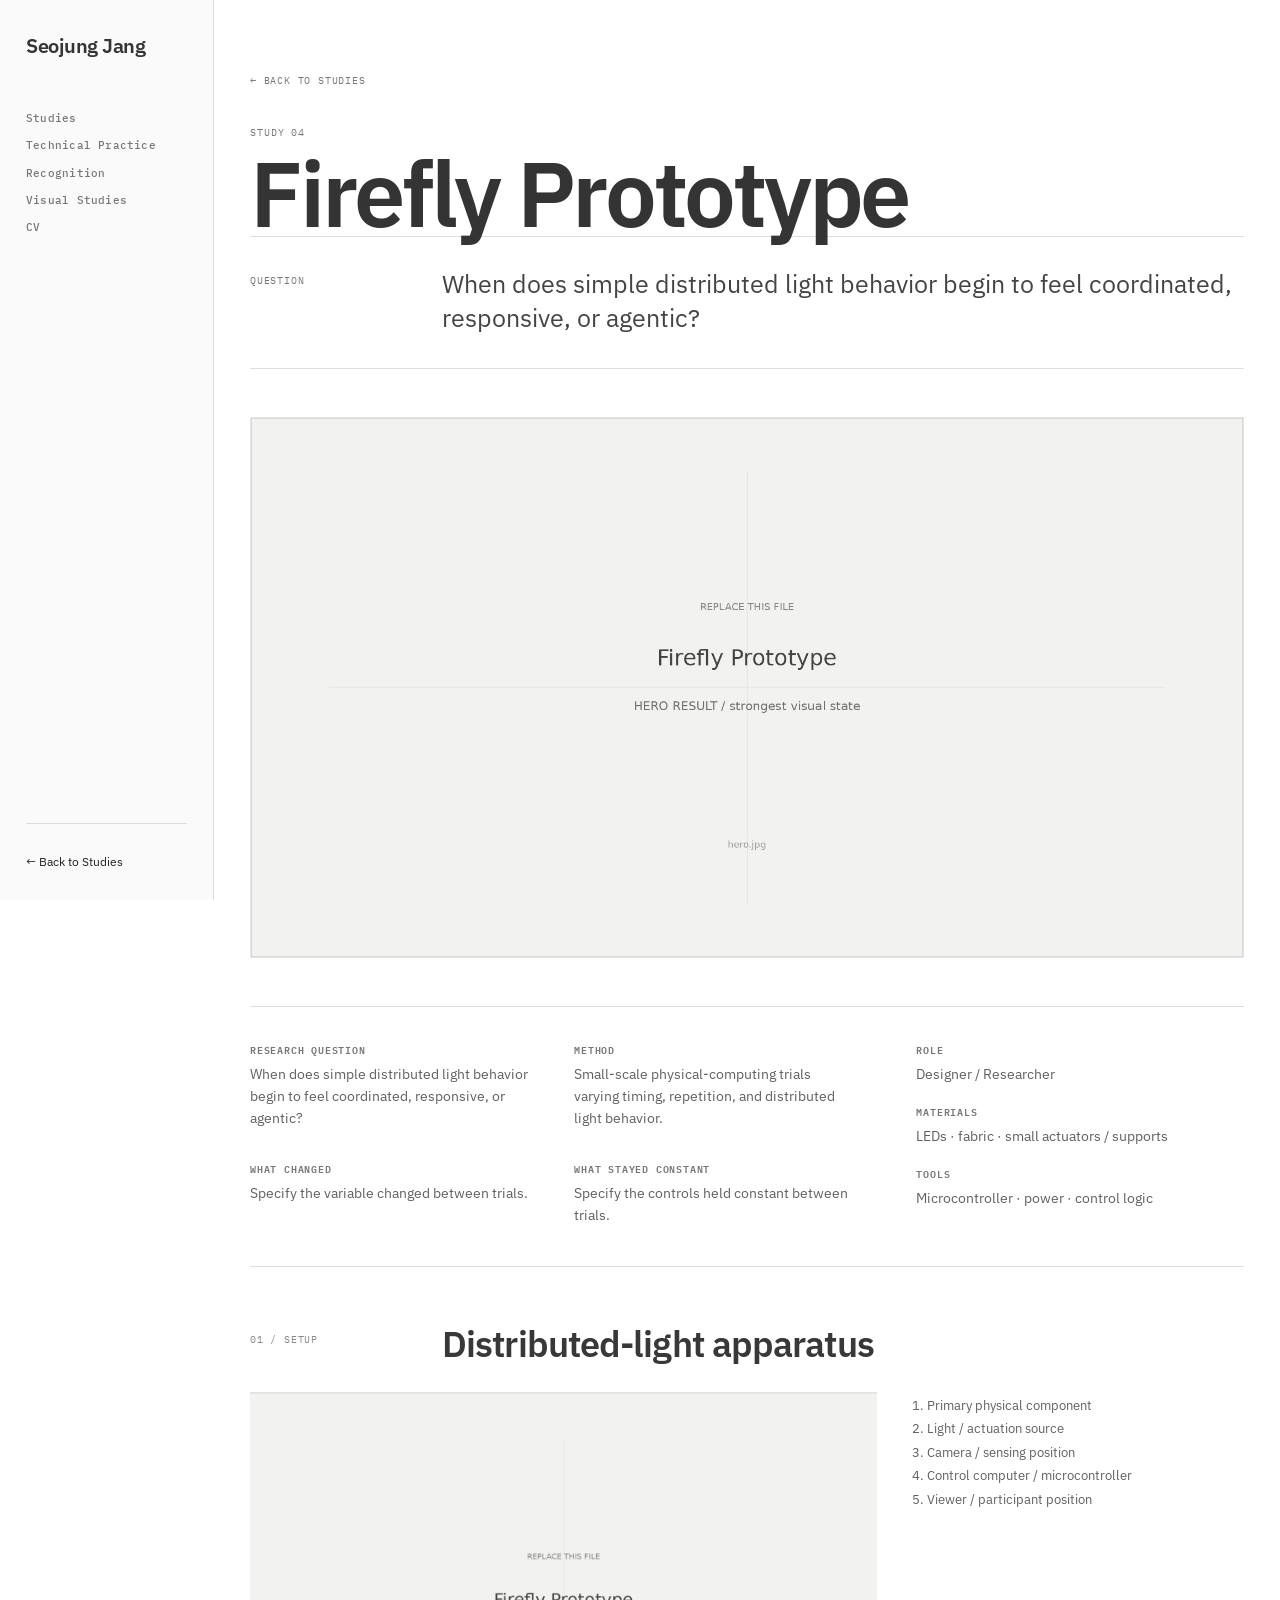
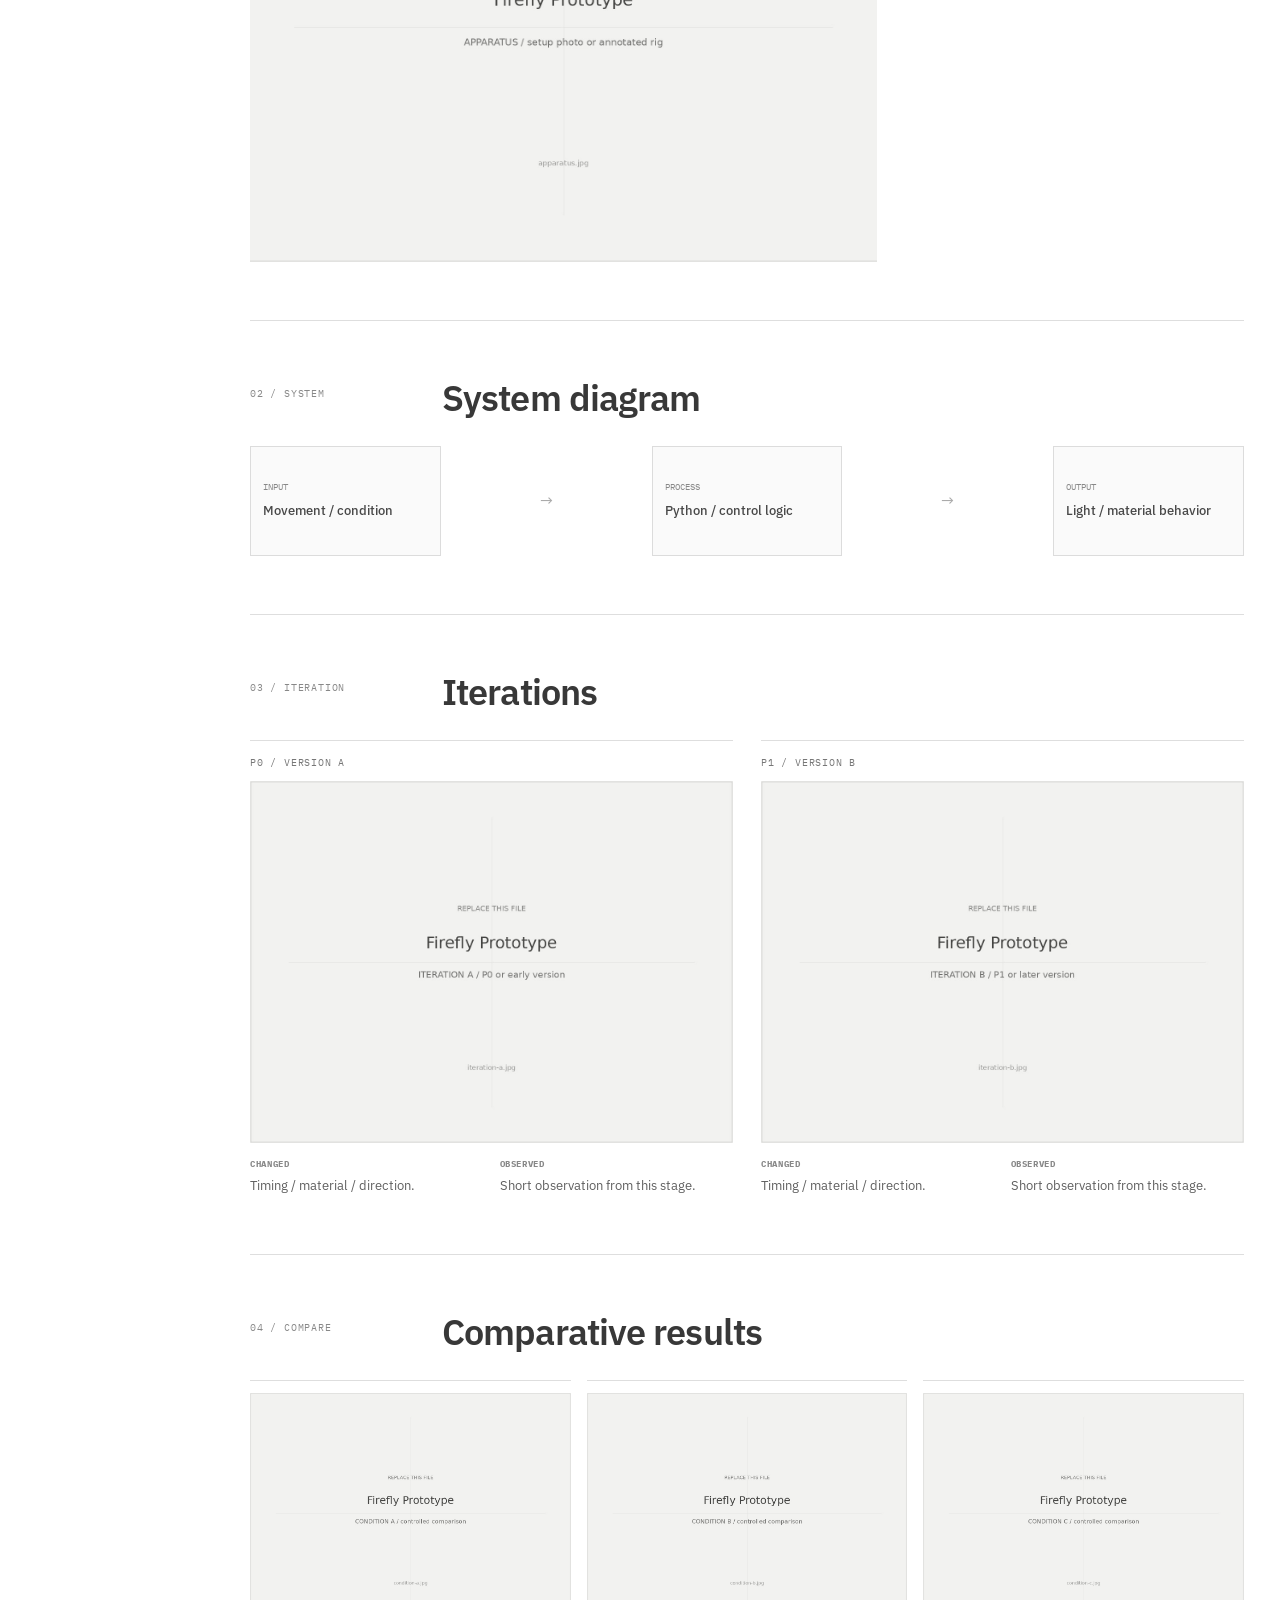
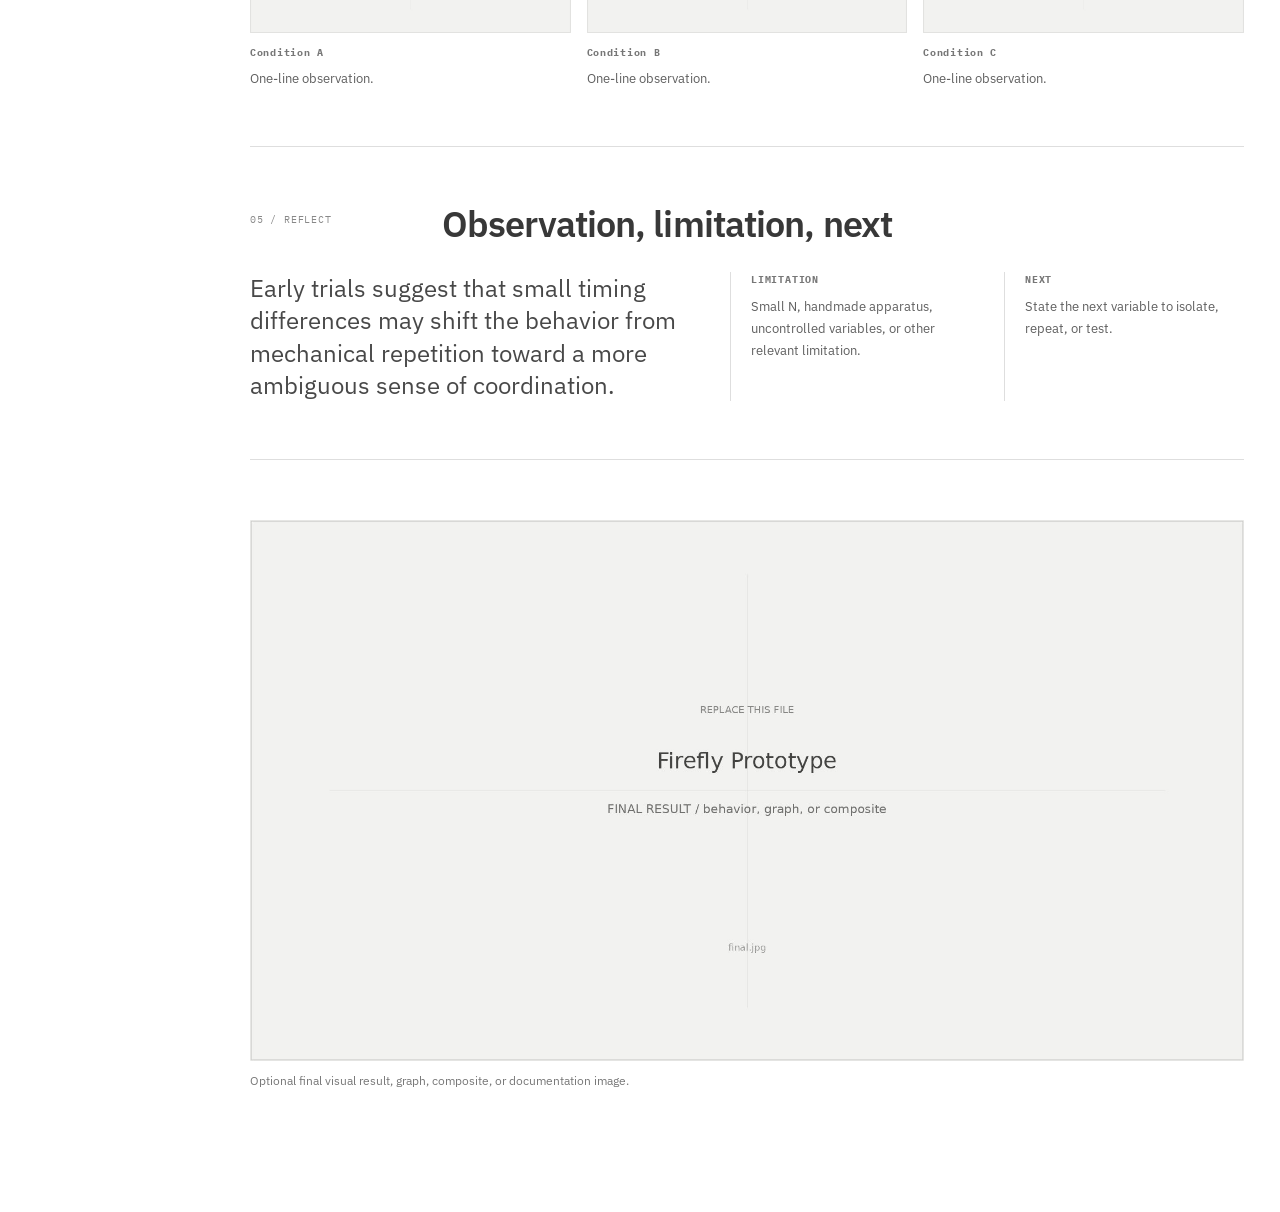
==== commit 92e02093: "Add portfolio website" ====
--- a/experiments/firefly.html
+++ b/experiments/firefly.html
@@ -12,7 +12,7 @@
 </head>
 <body>
 
-<aside class="rail"><div class="rail-inner"><a class="rail-name" href="../index.html#top">Seojung Jang</a><nav class="rail-nav" aria-label="Primary"><a href="../index.html#studies">Studies</a><a href="../index.html#practice">Practice</a><a href="../index.html#recognition">Recognition</a><a href="../index.html#cv">CV</a></nav><div class="rail-footer"><a href="../index.html#studies">← Back to Studies</a></div></div></aside>
+<aside class="rail"><div class="rail-inner"><a class="rail-name" href="../index.html#top">Seojung Jang</a><nav class="rail-nav" aria-label="Primary"><a href="../index.html#studies">Studies</a><a href="../index.html#practice">Technical Practice</a><a href="../index.html#recognition">Recognition</a><a href="../index.html#visual-studies">Visual Studies</a><a href="../index.html#cv">CV</a></nav><div class="rail-footer"><a href="../index.html#studies">← Back to Studies</a></div></div></aside>
 
 <div class="case-shell"><article class="case-page">
 
--- a/style.css
+++ b/style.css
@@ -2334,3 +2334,210 @@
   .visual-editorial-material,.visual-editorial-observation,.visual-editorial-color,.visual-editorial-costume,.visual-editorial-hanbok{grid-column:1;grid-row:auto;margin-top:0}
   .visual-editorial-item figcaption{align-items:flex-start}
 }
+
+/* ============================================================
+   V15 — Compact Technical Practice
+   Technical roles are intentionally smaller than the research work.
+   ============================================================ */
+#practice.technical-practice-section{
+  padding-top:96px !important;
+  padding-bottom:104px !important;
+}
+
+#practice.technical-practice-section .section-heading{
+  margin-bottom:38px;
+}
+
+#practice .technical-grid-compact{
+  display:grid;
+  grid-template-columns:repeat(3,minmax(0,1fr));
+  gap:24px;
+}
+
+#practice .technical-item{
+  min-width:0;
+}
+
+#practice .technical-media{
+  display:block;
+  width:100%;
+  aspect-ratio:4/3;
+  height:auto;
+  object-fit:cover;
+  margin-bottom:14px;
+}
+
+#practice .technical-item h3{
+  font-size:22px;
+  line-height:1.08;
+  margin:0 0 7px;
+}
+
+#practice .technical-item .role{
+  font-size:10px;
+  line-height:1.45;
+  letter-spacing:.075em;
+  margin-bottom:7px;
+}
+
+#practice .technical-item p:last-child{
+  font-size:11.5px;
+  line-height:1.55;
+}
+
+#practice .technical-credit{
+  color:#85807a;
+}
+
+/* Hoffmann uses a programming/data graphic rather than a production image,
+   so the visual cannot be mistaken for Seojung's lighting design. */
+#practice .technical-data-card{
+  box-sizing:border-box;
+  position:relative;
+  overflow:hidden;
+  padding:18px;
+  background:#0b0b0b;
+  color:#f1f1ed;
+  border:1px solid #272727;
+  font-family:'IBM Plex Mono', monospace;
+}
+
+#practice .data-card-top{
+  display:flex;
+  justify-content:space-between;
+  gap:12px;
+  font-size:9px;
+  line-height:1;
+  letter-spacing:.14em;
+  color:#9b9b96;
+}
+
+#practice .data-card-title{
+  position:absolute;
+  left:18px;
+  top:50%;
+  transform:translateY(-52%);
+  z-index:2;
+  font-size:clamp(19px,2vw,30px);
+  line-height:.96;
+  letter-spacing:-.035em;
+  font-family:'IBM Plex Sans', sans-serif;
+  font-weight:500;
+}
+
+#practice .data-card-lines{
+  position:absolute;
+  inset:42px 18px 38px 48%;
+  display:flex;
+  flex-direction:column;
+  justify-content:center;
+  gap:10px;
+  opacity:.8;
+}
+
+#practice .data-card-lines i{
+  display:block;
+  height:1px;
+  background:#54544f;
+  transform-origin:left center;
+}
+#practice .data-card-lines i:nth-child(1){width:88%;}
+#practice .data-card-lines i:nth-child(2){width:62%;}
+#practice .data-card-lines i:nth-child(3){width:100%;}
+#practice .data-card-lines i:nth-child(4){width:74%;}
+#practice .data-card-lines i:nth-child(5){width:46%;}
+
+#practice .data-card-foot{
+  position:absolute;
+  left:18px;
+  right:18px;
+  bottom:15px;
+  font-size:8px;
+  line-height:1.2;
+  letter-spacing:.08em;
+  color:#777772;
+}
+
+@media(max-width:980px){
+  #practice .technical-grid-compact{
+    grid-template-columns:repeat(2,minmax(0,1fr));
+  }
+}
+
+@media(max-width:640px){
+  #practice.technical-practice-section{
+    padding-top:76px !important;
+    padding-bottom:84px !important;
+  }
+  #practice .technical-grid-compact{
+    grid-template-columns:1fr;
+    gap:38px;
+  }
+  #practice .technical-item h3{
+    font-size:24px;
+  }
+}
+
+
+/* ============================================================
+   V16 — Technical Practice metadata hierarchy + Visual Studies coda
+   ============================================================ */
+#practice .technical-credit-stack h3{
+  margin-bottom:10px;
+}
+#practice .practice-org{
+  margin:0 0 3px !important;
+  font-size:12px !important;
+  line-height:1.35 !important;
+  font-weight:600;
+  letter-spacing:.015em;
+  color:#1b1b1a;
+}
+#practice .practice-location{
+  margin:0 0 15px !important;
+  font-size:10.5px !important;
+  line-height:1.45 !important;
+  color:#77736e;
+}
+#practice .practice-meta{
+  display:grid;
+  grid-template-columns:minmax(82px,.7fr) minmax(0,1.7fr);
+  gap:10px;
+  padding-top:8px;
+  margin-top:8px;
+  border-top:1px solid rgba(0,0,0,.12);
+}
+#practice .practice-meta span{
+  font-family:'IBM Plex Mono',monospace;
+  font-size:8px;
+  line-height:1.35;
+  letter-spacing:.08em;
+  color:#8d8882;
+}
+#practice .practice-meta strong{
+  font-size:10.5px;
+  line-height:1.45;
+  font-weight:500;
+  color:#292725;
+}
+#practice .technical-data-image{
+  background:#0b0b0b;
+  object-fit:cover;
+}
+#practice .hoffmann-card .data-card-foot{
+  letter-spacing:.10em;
+}
+
+/* Visual Studies intentionally follows Recognition as a quieter visual coda. */
+#visual-studies.visual-studies-editorial-section{
+  border-top:1px solid rgba(0,0,0,.10);
+}
+
+@media(max-width:640px){
+  #practice .practice-meta{
+    grid-template-columns:92px minmax(0,1fr);
+  }
+  #practice .practice-org{font-size:12.5px !important;}
+  #practice .practice-location{font-size:11px !important;}
+  #practice .practice-meta strong{font-size:11px;}
+}
